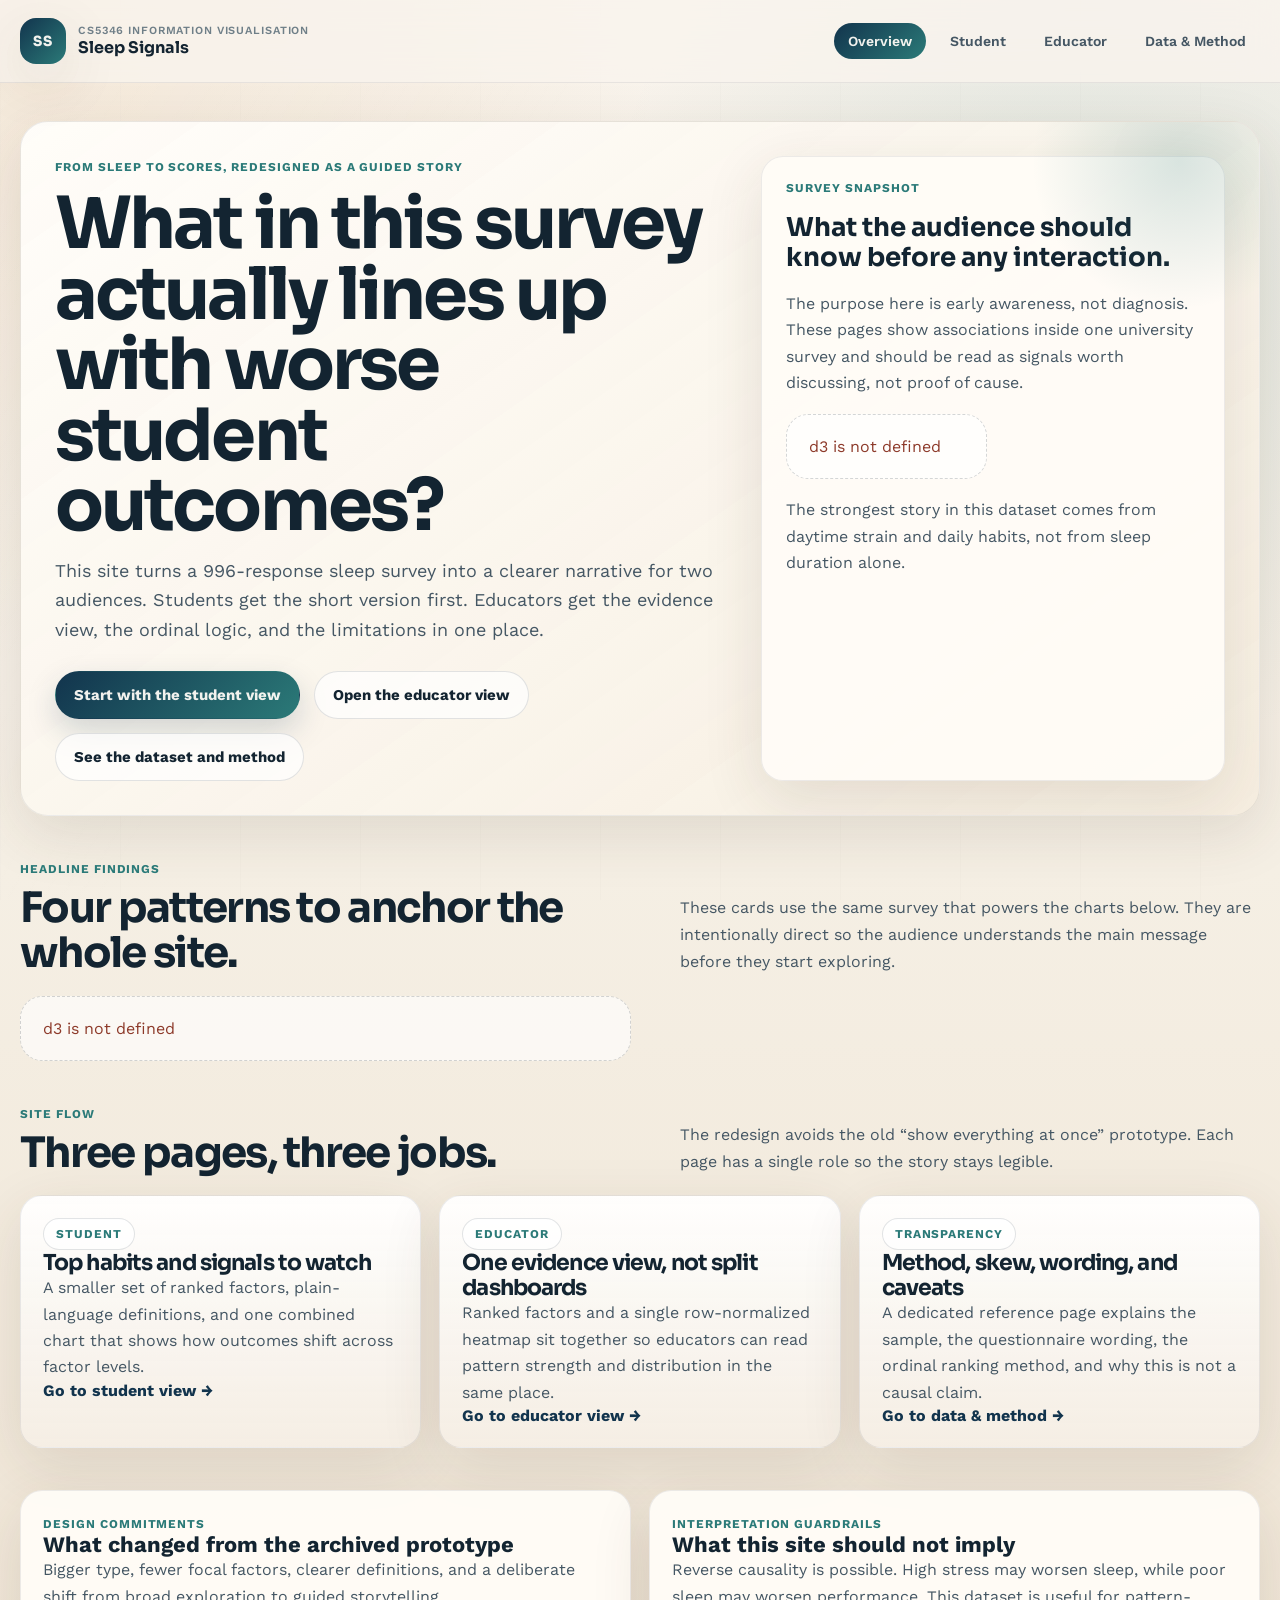
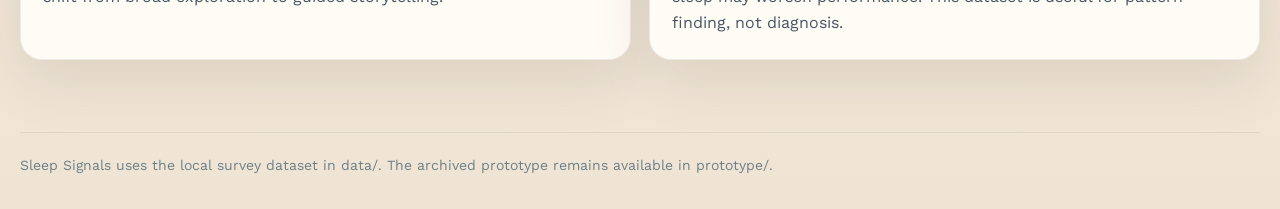
==== index.html @ 0660c02b "Update" ====
<!DOCTYPE html>
<html lang="en">
<head>
  <meta charset="utf-8">
  <meta name="viewport" content="width=device-width, initial-scale=1">
  <title>Sleep Signals | What Shapes Student Outcomes?</title>
  <link rel="stylesheet" href="assets/site.css">
</head>
<body>
  <header class="site-header">
    <nav class="site-nav">
      <a class="brand-lockup" href="index.html">
        <span class="brand-mark">SS</span>
        <span class="brand-text">
          <small>CS5346 Information Visualisation</small>
          <strong>Sleep Signals</strong>
        </span>
      </a>
      <div class="nav-links">
        <a class="nav-link active" href="index.html">Overview</a>
        <a class="nav-link" href="student.html">Student</a>
        <a class="nav-link" href="educator.html">Educator</a>
        <a class="nav-link" href="method.html">Data &amp; Method</a>
      </div>
    </nav>
  </header>

  <main class="page-shell">
    <section class="hero fade-up">
      <div class="hero-grid">
        <div class="hero-copy">
          <span class="eyebrow">From Sleep to Scores, redesigned as a guided story</span>
          <h1>What in this survey actually lines up with worse student outcomes?</h1>
          <p>
            This site turns a 996-response sleep survey into a clearer narrative for two audiences.
            Students get the short version first. Educators get the evidence view, the ordinal logic,
            and the limitations in one place.
          </p>
          <div class="hero-actions">
            <a class="btn btn-primary" href="student.html">Start with the student view</a>
            <a class="btn btn-secondary" href="educator.html">Open the educator view</a>
            <a class="btn btn-secondary" href="method.html">See the dataset and method</a>
          </div>
        </div>

        <aside class="hero-card">
          <span class="section-kicker">Survey snapshot</span>
          <h2>What the audience should know before any interaction.</h2>
          <p>
            The purpose here is early awareness, not diagnosis. These pages show associations inside one
            university survey and should be read as signals worth discussing, not proof of cause.
          </p>
          <div class="stat-grid" id="heroStats">
            <div class="loading-state">Loading survey profile…</div>
          </div>
          <p class="hero-note">
            The strongest story in this dataset comes from daytime strain and daily habits, not from sleep duration alone.
          </p>
        </aside>
      </div>
    </section>

    <section class="section fade-up">
      <div class="section-head">
        <div>
          <span class="section-kicker">Headline findings</span>
          <h2>Four patterns to anchor the whole site.</h2>
        </div>
        <p>
          These cards use the same survey that powers the charts below. They are intentionally direct so the audience
          understands the main message before they start exploring.
        </p>
      </div>
      <div class="finding-grid" id="findingGrid">
        <div class="loading-state">Loading findings…</div>
      </div>
    </section>

    <section class="section fade-up">
      <div class="section-head">
        <div>
          <span class="section-kicker">Site flow</span>
          <h2>Three pages, three jobs.</h2>
        </div>
        <p>
          The redesign avoids the old “show everything at once” prototype. Each page has a single role so the story stays legible.
        </p>
      </div>
      <div class="route-grid">
        <article class="route-card">
          <span class="chip">Student</span>
          <h3>Top habits and signals to watch</h3>
          <p>
            A smaller set of ranked factors, plain-language definitions, and one combined chart that shows how outcomes shift across factor levels.
          </p>
          <a class="route-link" href="student.html">Go to student view →</a>
        </article>
        <article class="route-card">
          <span class="chip">Educator</span>
          <h3>One evidence view, not split dashboards</h3>
          <p>
            Ranked factors and a single row-normalized heatmap sit together so educators can read pattern strength and distribution in the same place.
          </p>
          <a class="route-link" href="educator.html">Go to educator view →</a>
        </article>
        <article class="route-card">
          <span class="chip">Transparency</span>
          <h3>Method, skew, wording, and caveats</h3>
          <p>
            A dedicated reference page explains the sample, the questionnaire wording, the ordinal ranking method, and why this is not a causal claim.
          </p>
          <a class="route-link" href="method.html">Go to data &amp; method →</a>
        </article>
      </div>
    </section>

    <section class="section fade-up">
      <div class="split-notes">
        <article class="note-card">
          <span class="section-kicker">Design commitments</span>
          <h3>What changed from the archived prototype</h3>
          <p>
            Bigger type, fewer focal factors, clearer definitions, and a deliberate shift from broad exploration to guided storytelling.
          </p>
        </article>
        <article class="note-card">
          <span class="section-kicker">Interpretation guardrails</span>
          <h3>What this site should not imply</h3>
          <p>
            Reverse causality is possible. High stress may worsen sleep, while poor sleep may worsen performance. This dataset is useful for pattern-finding, not diagnosis.
          </p>
        </article>
      </div>
    </section>
  </main>

  <footer class="site-footer">
    Sleep Signals uses the local survey dataset in <a href="data/Student%20Insomnia%20and%20Educational%20Outcomes%20Dataset_version-2.csv">data/</a>. The archived prototype remains available in <a href="prototype/index_v2.html">prototype/</a>.
  </footer>

  <script src="https://d3js.org/d3.v7.min.js" defer></script>
  <script src="assets/data.js" defer></script>
  <script src="assets/charts.js" defer></script>
  <script src="assets/index.js" defer></script>
</body>
</html>
---- assets/site.css ----
@import url("https://fonts.googleapis.com/css2?family=Sora:wght@400;500;600;700;800&family=Work+Sans:wght@400;500;600;700&display=swap");

:root {
  --bg: #f5efe4;
  --bg-soft: #fbf7f0;
  --paper: rgba(255, 250, 243, 0.8);
  --paper-strong: rgba(255, 252, 247, 0.94);
  --ink: #132431;
  --ink-soft: #455764;
  --ink-faint: #6f7f88;
  --line: rgba(19, 36, 49, 0.12);
  --line-strong: rgba(19, 36, 49, 0.2);
  --navy: #12344d;
  --teal: #2b7a78;
  --teal-soft: #83b7b0;
  --sand: #e7d8c1;
  --amber: #d59a52;
  --terracotta: #b85a3d;
  --rust: #8d3a2a;
  --sky: #4c7a9f;
  --sage: #5e7f60;
  --shadow: 0 18px 60px rgba(62, 47, 31, 0.12);
  --radius-xl: 28px;
  --radius-lg: 22px;
  --radius-md: 16px;
  --radius-sm: 12px;
  --max-width: 1240px;
  --font-display: "Sora", sans-serif;
  --font-body: "Work Sans", sans-serif;
}

*,
*::before,
*::after {
  box-sizing: border-box;
}

html {
  scroll-behavior: smooth;
}

body {
  margin: 0;
  min-height: 100vh;
  color: var(--ink);
  font-family: var(--font-body);
  background:
    radial-gradient(circle at top left, rgba(213, 154, 82, 0.16), transparent 30%),
    radial-gradient(circle at 85% 15%, rgba(43, 122, 120, 0.12), transparent 26%),
    linear-gradient(180deg, #f9f4ed 0%, var(--bg) 48%, #efe4d4 100%);
  overflow-x: hidden;
}

body::before {
  content: "";
  position: fixed;
  inset: 0;
  pointer-events: none;
  background:
    linear-gradient(120deg, rgba(255, 255, 255, 0.28), transparent 35%),
    repeating-linear-gradient(
      90deg,
      rgba(19, 36, 49, 0.025) 0,
      rgba(19, 36, 49, 0.025) 1px,
      transparent 1px,
      transparent 120px
    );
  opacity: 0.5;
}

a {
  color: inherit;
  text-decoration: none;
}

img,
svg {
  display: block;
  max-width: 100%;
}

button,
select {
  font: inherit;
}

.site-header {
  position: sticky;
  top: 0;
  z-index: 20;
  backdrop-filter: blur(18px);
  background: rgba(249, 244, 237, 0.78);
  border-bottom: 1px solid rgba(19, 36, 49, 0.08);
}

.site-nav {
  width: min(calc(100% - 32px), var(--max-width));
  margin: 0 auto;
  padding: 18px 0;
  display: flex;
  align-items: center;
  justify-content: space-between;
  gap: 20px;
}

.brand-lockup {
  display: flex;
  align-items: center;
  gap: 12px;
}

.brand-mark {
  width: 46px;
  height: 46px;
  border-radius: 16px;
  display: grid;
  place-items: center;
  font-family: var(--font-display);
  font-size: 14px;
  font-weight: 800;
  letter-spacing: 0.1em;
  text-transform: uppercase;
  color: var(--paper-strong);
  background: linear-gradient(135deg, var(--navy), var(--teal));
  box-shadow: var(--shadow);
}

.brand-text small,
.eyebrow,
.section-kicker,
.stat-label,
.chip,
.scope-chip,
.mini-label {
  letter-spacing: 0.08em;
  text-transform: uppercase;
}

.brand-text small {
  display: block;
  color: var(--ink-faint);
  font-size: 11px;
  font-weight: 600;
}

.brand-text strong {
  display: block;
  font-family: var(--font-display);
  font-size: 16px;
  font-weight: 700;
}

.nav-links {
  display: flex;
  align-items: center;
  gap: 10px;
  flex-wrap: wrap;
  justify-content: flex-end;
}

.nav-link {
  padding: 10px 14px;
  border-radius: 999px;
  color: var(--ink-soft);
  font-size: 14px;
  font-weight: 600;
  transition: background 160ms ease, color 160ms ease, transform 160ms ease;
}

.nav-link:hover,
.nav-link:focus-visible {
  color: var(--ink);
  background: rgba(255, 255, 255, 0.65);
}

.nav-link.active {
  color: var(--paper-strong);
  background: linear-gradient(135deg, var(--navy), var(--teal));
}

.page-shell {
  width: min(calc(100% - 32px), var(--max-width));
  margin: 0 auto;
  padding: 38px 0 72px;
  position: relative;
  z-index: 1;
}

.eyebrow,
.section-kicker {
  display: inline-flex;
  gap: 8px;
  align-items: center;
  color: var(--teal);
  font-size: 12px;
  font-weight: 700;
}

.hero {
  position: relative;
  overflow: hidden;
  border: 1px solid rgba(19, 36, 49, 0.08);
  border-radius: var(--radius-xl);
  padding: 34px;
  background:
    linear-gradient(145deg, rgba(255, 253, 249, 0.96), rgba(245, 236, 221, 0.84)),
    var(--paper);
  box-shadow: var(--shadow);
}

.hero::after {
  content: "";
  position: absolute;
  width: 320px;
  height: 320px;
  right: -80px;
  top: -120px;
  border-radius: 50%;
  background: radial-gradient(circle, rgba(43, 122, 120, 0.18), transparent 65%);
  pointer-events: none;
}

.hero-grid {
  position: relative;
  display: grid;
  grid-template-columns: minmax(0, 1.25fr) minmax(320px, 0.85fr);
  gap: 24px;
}

.hero-copy h1,
.section-head h2,
.feature-title,
.chart-card h3,
.panel-title,
.route-card h3,
.finding-card h3,
.glossary-card h3 {
  font-family: var(--font-display);
  letter-spacing: -0.04em;
}

.hero-copy h1 {
  margin: 14px 0 14px;
  max-width: 12ch;
  font-size: clamp(42px, 6vw, 72px);
  line-height: 0.98;
}

.hero-copy p {
  max-width: 60ch;
  margin: 0;
  color: var(--ink-soft);
  font-size: 18px;
  line-height: 1.65;
}

.hero-actions {
  display: flex;
  flex-wrap: wrap;
  gap: 14px;
  margin-top: 26px;
}

.btn {
  display: inline-flex;
  align-items: center;
  justify-content: center;
  gap: 8px;
  min-height: 48px;
  padding: 0 18px;
  border-radius: 999px;
  border: 1px solid transparent;
  font-size: 15px;
  font-weight: 700;
  transition: transform 160ms ease, box-shadow 160ms ease, background 160ms ease;
}

.btn:hover,
.btn:focus-visible {
  transform: translateY(-1px);
}

.btn-primary {
  color: var(--paper-strong);
  background: linear-gradient(135deg, var(--navy), var(--teal));
  box-shadow: 0 12px 30px rgba(18, 52, 77, 0.18);
}

.btn-secondary {
  border-color: var(--line);
  color: var(--ink);
  background: rgba(255, 255, 255, 0.72);
}

.hero-card,
.stat-card,
.finding-card,
.route-card,
.surface-card,
.chart-card,
.note-card,
.insight-card,
.rank-card,
.glossary-card {
  border: 1px solid rgba(19, 36, 49, 0.08);
  border-radius: var(--radius-lg);
  background: var(--paper-strong);
  box-shadow: var(--shadow);
}

.hero-card {
  padding: 24px;
  align-self: stretch;
  display: flex;
  flex-direction: column;
  gap: 18px;
}

.hero-card h2 {
  margin: 0;
  font-family: var(--font-display);
  font-size: 26px;
  line-height: 1.15;
}

.hero-card p {
  margin: 0;
  color: var(--ink-soft);
  line-height: 1.65;
}

.stat-grid {
  display: grid;
  grid-template-columns: repeat(2, minmax(0, 1fr));
  gap: 12px;
}

.stat-card {
  padding: 16px;
  background: rgba(255, 255, 255, 0.68);
}

.stat-label {
  color: var(--ink-faint);
  font-size: 11px;
  font-weight: 700;
}

.stat-value {
  margin-top: 10px;
  font-family: var(--font-display);
  font-size: clamp(28px, 4vw, 40px);
  line-height: 1;
}

.stat-copy {
  margin-top: 8px;
  color: var(--ink-soft);
  font-size: 14px;
  line-height: 1.55;
}

.hero-note,
.section-note,
.support-copy,
.small-copy {
  color: var(--ink-faint);
  line-height: 1.65;
}

.section {
  margin-top: 42px;
}

.section-head {
  display: flex;
  align-items: end;
  justify-content: space-between;
  gap: 20px;
  margin-bottom: 20px;
}

.section-head h2 {
  margin: 8px 0 0;
  font-size: clamp(28px, 4vw, 42px);
  line-height: 1.08;
}

.section-head p {
  margin: 8px 0 0;
  max-width: 58ch;
  color: var(--ink-soft);
  font-size: 16px;
  line-height: 1.7;
}

.finding-grid,
.route-grid,
.insight-grid,
.method-grid,
.glossary-grid,
.note-grid {
  display: grid;
  gap: 18px;
}

.finding-grid {
  grid-template-columns: repeat(2, minmax(0, 1fr));
}

.route-grid {
  grid-template-columns: repeat(3, minmax(0, 1fr));
}

.finding-card,
.route-card,
.glossary-card,
.note-card,
.insight-card,
.rank-card {
  padding: 22px;
}

.finding-card {
  display: flex;
  flex-direction: column;
  gap: 14px;
}

.finding-card .metric {
  font-family: var(--font-display);
  font-size: clamp(30px, 4vw, 46px);
  line-height: 1;
}

.finding-card h3,
.route-card h3,
.glossary-card h3,
.note-card h3,
.chart-card h3 {
  margin: 0;
  font-size: 22px;
  line-height: 1.15;
}

.finding-card p,
.route-card p,
.note-card p,
.glossary-card p,
.chart-card p,
.insight-card p,
.rank-card p {
  margin: 0;
  color: var(--ink-soft);
  line-height: 1.65;
}

.chip-row,
.legend,
.control-row,
.pill-row,
.meta-row {
  display: flex;
  flex-wrap: wrap;
  gap: 10px;
  align-items: center;
}

.chip,
.scope-chip,
.sample-pill,
.meta-pill,
.legend-item {
  display: inline-flex;
  align-items: center;
  gap: 8px;
  border-radius: 999px;
  font-size: 12px;
  font-weight: 700;
}

.chip,
.scope-chip,
.sample-pill,
.meta-pill {
  padding: 8px 12px;
  border: 1px solid rgba(19, 36, 49, 0.12);
  background: rgba(255, 255, 255, 0.66);
}

.chip {
  color: var(--teal);
}

.scope-chip.context {
  color: var(--sky);
}

.scope-chip.primary {
  color: var(--terracotta);
}

.legend {
  margin: 14px 0 0;
}

.legend-item {
  color: var(--ink-soft);
}

.legend-swatch {
  width: 12px;
  height: 12px;
  border-radius: 999px;
  border: 1px solid rgba(19, 36, 49, 0.1);
  flex-shrink: 0;
}

.route-card {
  min-height: 220px;
  background:
    linear-gradient(180deg, rgba(255, 255, 255, 0.94), rgba(245, 238, 229, 0.88));
}

.route-card .route-link {
  margin-top: auto;
  display: inline-flex;
  align-items: center;
  gap: 8px;
  color: var(--navy);
  font-weight: 700;
}

.controls-panel {
  padding: 20px;
  display: grid;
  gap: 16px;
  border: 1px solid rgba(19, 36, 49, 0.08);
  border-radius: var(--radius-lg);
  background: var(--paper-strong);
  box-shadow: var(--shadow);
}

.controls-grid {
  display: grid;
  grid-template-columns: repeat(3, minmax(0, 1fr));
  gap: 14px;
}

.field {
  display: grid;
  gap: 8px;
}

.field label {
  color: var(--ink-faint);
  font-size: 12px;
  font-weight: 700;
  text-transform: uppercase;
  letter-spacing: 0.08em;
}

select {
  width: 100%;
  min-height: 50px;
  border-radius: 16px;
  border: 1px solid rgba(19, 36, 49, 0.12);
  padding: 0 16px;
  color: var(--ink);
  background:
    linear-gradient(180deg, rgba(255, 255, 255, 0.98), rgba(247, 242, 235, 0.96));
}

select:focus-visible,
.rank-button:focus-visible,
.insight-button:focus-visible,
.btn:focus-visible,
.nav-link:focus-visible {
  outline: 3px solid rgba(43, 122, 120, 0.28);
  outline-offset: 2px;
}

.sample-pill,
.meta-pill {
  color: var(--ink-soft);
}

.insight-grid {
  grid-template-columns: repeat(4, minmax(0, 1fr));
}

.insight-card {
  position: relative;
  padding: 0;
  overflow: hidden;
}

.insight-button,
.rank-button {
  width: 100%;
  border: 0;
  padding: 22px;
  text-align: left;
  background: transparent;
  cursor: pointer;
}

.insight-card.selected,
.rank-card.selected {
  border-color: rgba(19, 36, 49, 0.22);
  box-shadow: 0 24px 60px rgba(62, 47, 31, 0.16);
}

.insight-card::before,
.rank-card::before {
  content: "";
  position: absolute;
  inset: 0 auto auto 0;
  width: 100%;
  height: 5px;
  background: linear-gradient(90deg, var(--teal), var(--amber));
  opacity: 0;
}

.insight-card.selected::before,
.rank-card.selected::before {
  opacity: 1;
}

.insight-topline,
.rank-topline {
  display: flex;
  justify-content: space-between;
  gap: 12px;
  align-items: baseline;
}

.insight-title,
.rank-title {
  margin: 14px 0 8px;
  font-family: var(--font-display);
  font-size: 22px;
  line-height: 1.12;
}

.impact-meter {
  display: flex;
  align-items: center;
  gap: 10px;
  margin-top: 18px;
}

.impact-bar {
  position: relative;
  flex: 1;
  height: 10px;
  border-radius: 999px;
  background: rgba(19, 36, 49, 0.08);
  overflow: hidden;
}

.impact-fill {
  position: absolute;
  inset: 0 auto 0 0;
  width: 0;
  border-radius: 999px;
  background: linear-gradient(90deg, var(--teal), var(--amber));
}

.viz-layout {
  display: grid;
  grid-template-columns: minmax(280px, 0.48fr) minmax(0, 1fr);
  gap: 20px;
}

.chart-card {
  padding: 22px;
}

.chart-meta {
  display: flex;
  justify-content: space-between;
  gap: 18px;
  margin-top: 12px;
  color: var(--ink-soft);
}

.chart-shell {
  margin-top: 18px;
  min-height: 400px;
  border-radius: var(--radius-md);
  border: 1px solid rgba(19, 36, 49, 0.08);
  background: linear-gradient(180deg, rgba(251, 248, 243, 0.98), rgba(244, 236, 224, 0.92));
  overflow: hidden;
}

.footnote {
  margin-top: 16px;
  color: var(--ink-faint);
  font-size: 13px;
  line-height: 1.65;
}

.educator-layout {
  display: grid;
  grid-template-columns: minmax(300px, 0.42fr) minmax(0, 1fr);
  gap: 20px;
}

.rank-list {
  display: grid;
  gap: 14px;
}

.rank-card {
  position: relative;
  padding: 0;
  overflow: hidden;
}

.rank-card .rank-button {
  display: grid;
  gap: 12px;
}

.rank-metric {
  font-family: var(--font-display);
  font-size: 28px;
  line-height: 1;
}

.data-grid {
  display: grid;
  grid-template-columns: repeat(2, minmax(0, 1fr));
  gap: 18px;
}

.surface-card {
  padding: 22px;
}

.bar-list {
  display: grid;
  gap: 14px;
  margin-top: 18px;
}

.bar-row {
  display: grid;
  gap: 8px;
}

.bar-topline {
  display: flex;
  justify-content: space-between;
  gap: 12px;
  color: var(--ink-soft);
  font-size: 14px;
}

.bar-track {
  position: relative;
  height: 12px;
  border-radius: 999px;
  background: rgba(19, 36, 49, 0.08);
  overflow: hidden;
}

.bar-fill {
  position: absolute;
  inset: 0 auto 0 0;
  width: 0;
  border-radius: 999px;
  background: linear-gradient(90deg, var(--sky), var(--teal));
}

.glossary-grid {
  grid-template-columns: repeat(2, minmax(0, 1fr));
}

.glossary-card .small-copy {
  margin-top: 14px;
}

.split-notes {
  display: grid;
  grid-template-columns: repeat(2, minmax(0, 1fr));
  gap: 18px;
}

.site-footer {
  width: min(calc(100% - 32px), var(--max-width));
  margin: 0 auto 36px;
  padding-top: 24px;
  border-top: 1px solid rgba(19, 36, 49, 0.08);
  color: var(--ink-faint);
  font-size: 14px;
}

.loading-state,
.error-state {
  padding: 22px;
  border-radius: var(--radius-lg);
  border: 1px dashed rgba(19, 36, 49, 0.18);
  color: var(--ink-soft);
  background: rgba(255, 255, 255, 0.62);
}

.error-state {
  color: var(--rust);
}

.tooltip {
  position: fixed;
  z-index: 40;
  max-width: 300px;
  padding: 12px 14px;
  border-radius: 16px;
  border: 1px solid rgba(19, 36, 49, 0.1);
  background: rgba(255, 252, 247, 0.97);
  box-shadow: 0 18px 50px rgba(62, 47, 31, 0.2);
  color: var(--ink);
  pointer-events: none;
  opacity: 0;
  transform: translateY(6px);
  transition: opacity 120ms ease, transform 120ms ease;
}

.tooltip.show {
  opacity: 1;
  transform: translateY(0);
}

.tooltip strong {
  display: block;
  font-family: var(--font-display);
  margin-bottom: 4px;
  font-size: 14px;
}

.fade-up {
  animation: fade-up 460ms ease both;
}

.muted {
  color: var(--ink-faint);
}

.nowrap {
  white-space: nowrap;
}

.sr-only {
  position: absolute;
  width: 1px;
  height: 1px;
  padding: 0;
  margin: -1px;
  overflow: hidden;
  clip: rect(0, 0, 0, 0);
  border: 0;
}

@keyframes fade-up {
  from {
    opacity: 0.78;
    transform: translateY(6px);
  }
  to {
    opacity: 1;
    transform: translateY(0);
  }
}

@media (max-width: 1080px) {
  .hero-grid,
  .viz-layout,
  .educator-layout,
  .data-grid,
  .split-notes {
    grid-template-columns: 1fr;
  }

  .finding-grid,
  .route-grid,
  .insight-grid,
  .glossary-grid {
    grid-template-columns: repeat(2, minmax(0, 1fr));
  }
}

@media (max-width: 760px) {
  .site-nav,
  .page-shell,
  .site-footer {
    width: min(calc(100% - 22px), var(--max-width));
  }

  .site-nav {
    align-items: flex-start;
    flex-direction: column;
  }

  .nav-links {
    width: 100%;
    justify-content: flex-start;
  }

  .hero {
    padding: 24px;
  }

  .hero-copy h1 {
    font-size: clamp(34px, 14vw, 52px);
  }

  .controls-grid,
  .finding-grid,
  .route-grid,
  .insight-grid,
  .glossary-grid,
  .method-grid {
    grid-template-columns: 1fr;
  }

  .stat-grid {
    grid-template-columns: 1fr;
  }

  .chart-shell {
    min-height: 340px;
  }
}
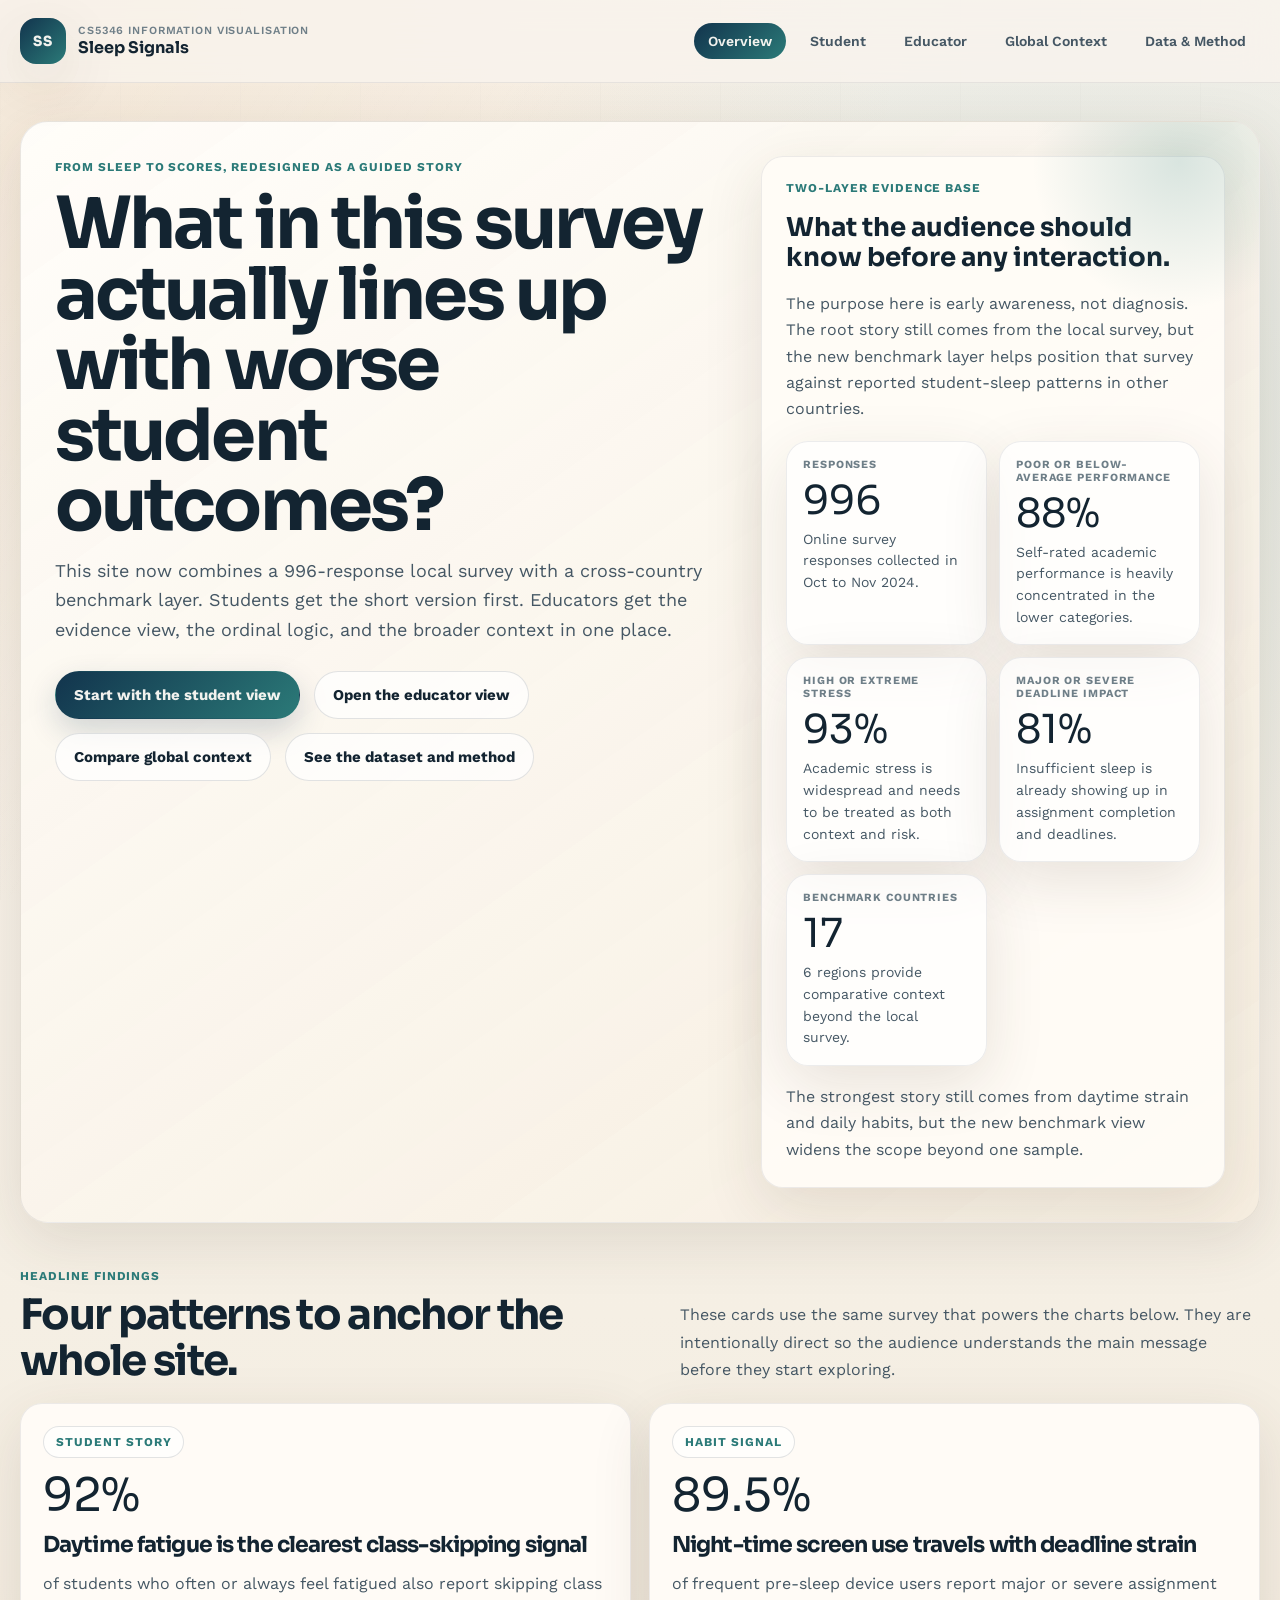
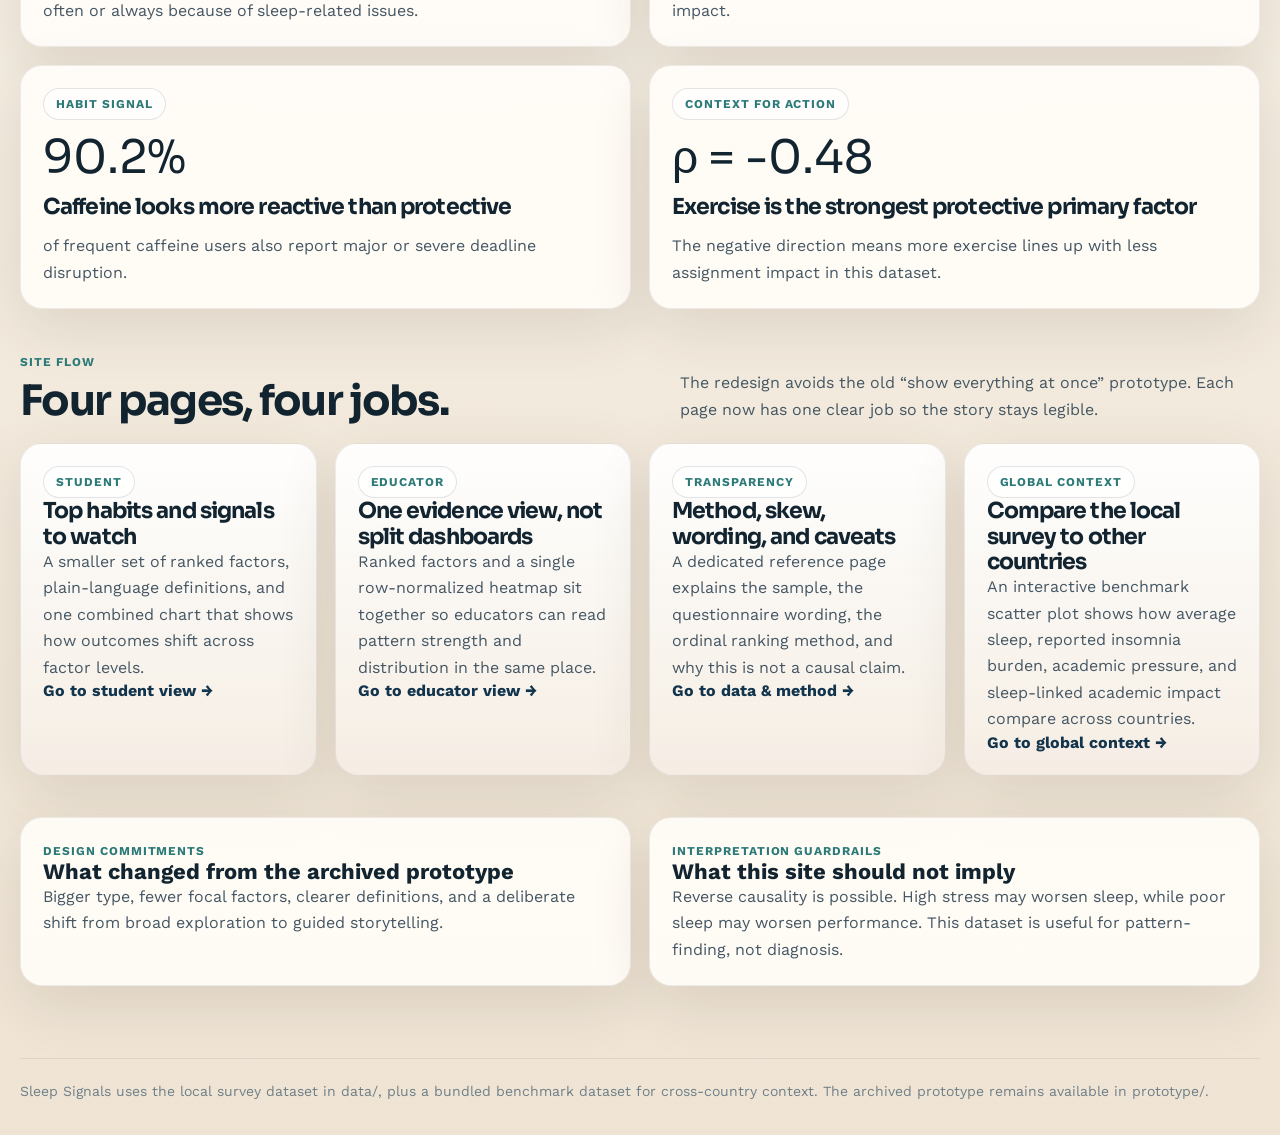
==== commit 8196ef2f: "Update" ====
--- a/index.html
+++ b/index.html
@@ -20,6 +20,7 @@
         <a class="nav-link active" href="index.html">Overview</a>
         <a class="nav-link" href="student.html">Student</a>
         <a class="nav-link" href="educator.html">Educator</a>
+        <a class="nav-link" href="context.html">Global Context</a>
         <a class="nav-link" href="method.html">Data &amp; Method</a>
       </div>
     </nav>
@@ -32,29 +33,30 @@
           <span class="eyebrow">From Sleep to Scores, redesigned as a guided story</span>
           <h1>What in this survey actually lines up with worse student outcomes?</h1>
           <p>
-            This site turns a 996-response sleep survey into a clearer narrative for two audiences.
+            This site now combines a 996-response local survey with a cross-country benchmark layer.
             Students get the short version first. Educators get the evidence view, the ordinal logic,
-            and the limitations in one place.
+            and the broader context in one place.
           </p>
           <div class="hero-actions">
             <a class="btn btn-primary" href="student.html">Start with the student view</a>
             <a class="btn btn-secondary" href="educator.html">Open the educator view</a>
+            <a class="btn btn-secondary" href="context.html">Compare global context</a>
             <a class="btn btn-secondary" href="method.html">See the dataset and method</a>
           </div>
         </div>
 
         <aside class="hero-card">
-          <span class="section-kicker">Survey snapshot</span>
+          <span class="section-kicker">Two-layer evidence base</span>
           <h2>What the audience should know before any interaction.</h2>
           <p>
-            The purpose here is early awareness, not diagnosis. These pages show associations inside one
-            university survey and should be read as signals worth discussing, not proof of cause.
+            The purpose here is early awareness, not diagnosis. The root story still comes from the local survey,
+            but the new benchmark layer helps position that survey against reported student-sleep patterns in other countries.
           </p>
           <div class="stat-grid" id="heroStats">
             <div class="loading-state">Loading survey profile…</div>
           </div>
           <p class="hero-note">
-            The strongest story in this dataset comes from daytime strain and daily habits, not from sleep duration alone.
+            The strongest story still comes from daytime strain and daily habits, but the new benchmark view widens the scope beyond one sample.
           </p>
         </aside>
       </div>
@@ -80,10 +82,10 @@
       <div class="section-head">
         <div>
           <span class="section-kicker">Site flow</span>
-          <h2>Three pages, three jobs.</h2>
+          <h2>Four pages, four jobs.</h2>
         </div>
         <p>
-          The redesign avoids the old “show everything at once” prototype. Each page has a single role so the story stays legible.
+          The redesign avoids the old “show everything at once” prototype. Each page now has one clear job so the story stays legible.
         </p>
       </div>
       <div class="route-grid">
@@ -111,6 +113,14 @@
           </p>
           <a class="route-link" href="method.html">Go to data &amp; method →</a>
         </article>
+        <article class="route-card">
+          <span class="chip">Global context</span>
+          <h3>Compare the local survey to other countries</h3>
+          <p>
+            An interactive benchmark scatter plot shows how average sleep, reported insomnia burden, academic pressure, and sleep-linked academic impact compare across countries.
+          </p>
+          <a class="route-link" href="context.html">Go to global context →</a>
+        </article>
       </div>
     </section>
 
@@ -135,10 +145,12 @@
   </main>
 
   <footer class="site-footer">
-    Sleep Signals uses the local survey dataset in <a href="data/Student%20Insomnia%20and%20Educational%20Outcomes%20Dataset_version-2.csv">data/</a>. The archived prototype remains available in <a href="prototype/index_v2.html">prototype/</a>.
+    Sleep Signals uses the local survey dataset in <a href="data/Student%20Insomnia%20and%20Educational%20Outcomes%20Dataset_version-2.csv">data/</a>, plus a bundled benchmark dataset for cross-country context. The archived prototype remains available in <a href="prototype/index_v2.html">prototype/</a>.
   </footer>
 
-  <script src="https://d3js.org/d3.v7.min.js" defer></script>
+  <script src="assets/vendor/d3.v7.min.js" defer></script>
+  <script src="data/local-survey-bundle.js" defer></script>
+  <script src="data/global-sleep-benchmarks.js" defer></script>
   <script src="assets/data.js" defer></script>
   <script src="assets/charts.js" defer></script>
   <script src="assets/index.js" defer></script>
--- a/assets/site.css
+++ b/assets/site.css
@@ -353,6 +353,12 @@
   line-height: 1;
 }
 
+.stat-value.compact {
+  font-size: clamp(22px, 2.8vw, 30px);
+  line-height: 1.08;
+  word-break: break-word;
+}
+
 .stat-copy {
   margin-top: 8px;
   color: var(--ink-soft);
@@ -409,7 +415,7 @@
 }
 
 .route-grid {
-  grid-template-columns: repeat(3, minmax(0, 1fr));
+  grid-template-columns: repeat(4, minmax(0, 1fr));
 }
 
 .finding-card,
@@ -543,7 +549,7 @@
 
 .controls-grid {
   display: grid;
-  grid-template-columns: repeat(3, minmax(0, 1fr));
+  grid-template-columns: repeat(auto-fit, minmax(220px, 1fr));
   gap: 14px;
 }
 
@@ -748,6 +754,25 @@
 .bar-row {
   display: grid;
   gap: 8px;
+}
+
+.bar-button {
+  width: 100%;
+  padding: 0;
+  border: 0;
+  background: transparent;
+  text-align: left;
+  cursor: pointer;
+  appearance: none;
+}
+
+.bar-button.selected .bar-topline span:first-child {
+  color: var(--ink);
+  font-weight: 700;
+}
+
+.bar-button.selected .bar-track {
+  box-shadow: inset 0 0 0 1px rgba(19, 36, 49, 0.3);
 }
 
 .bar-topline {
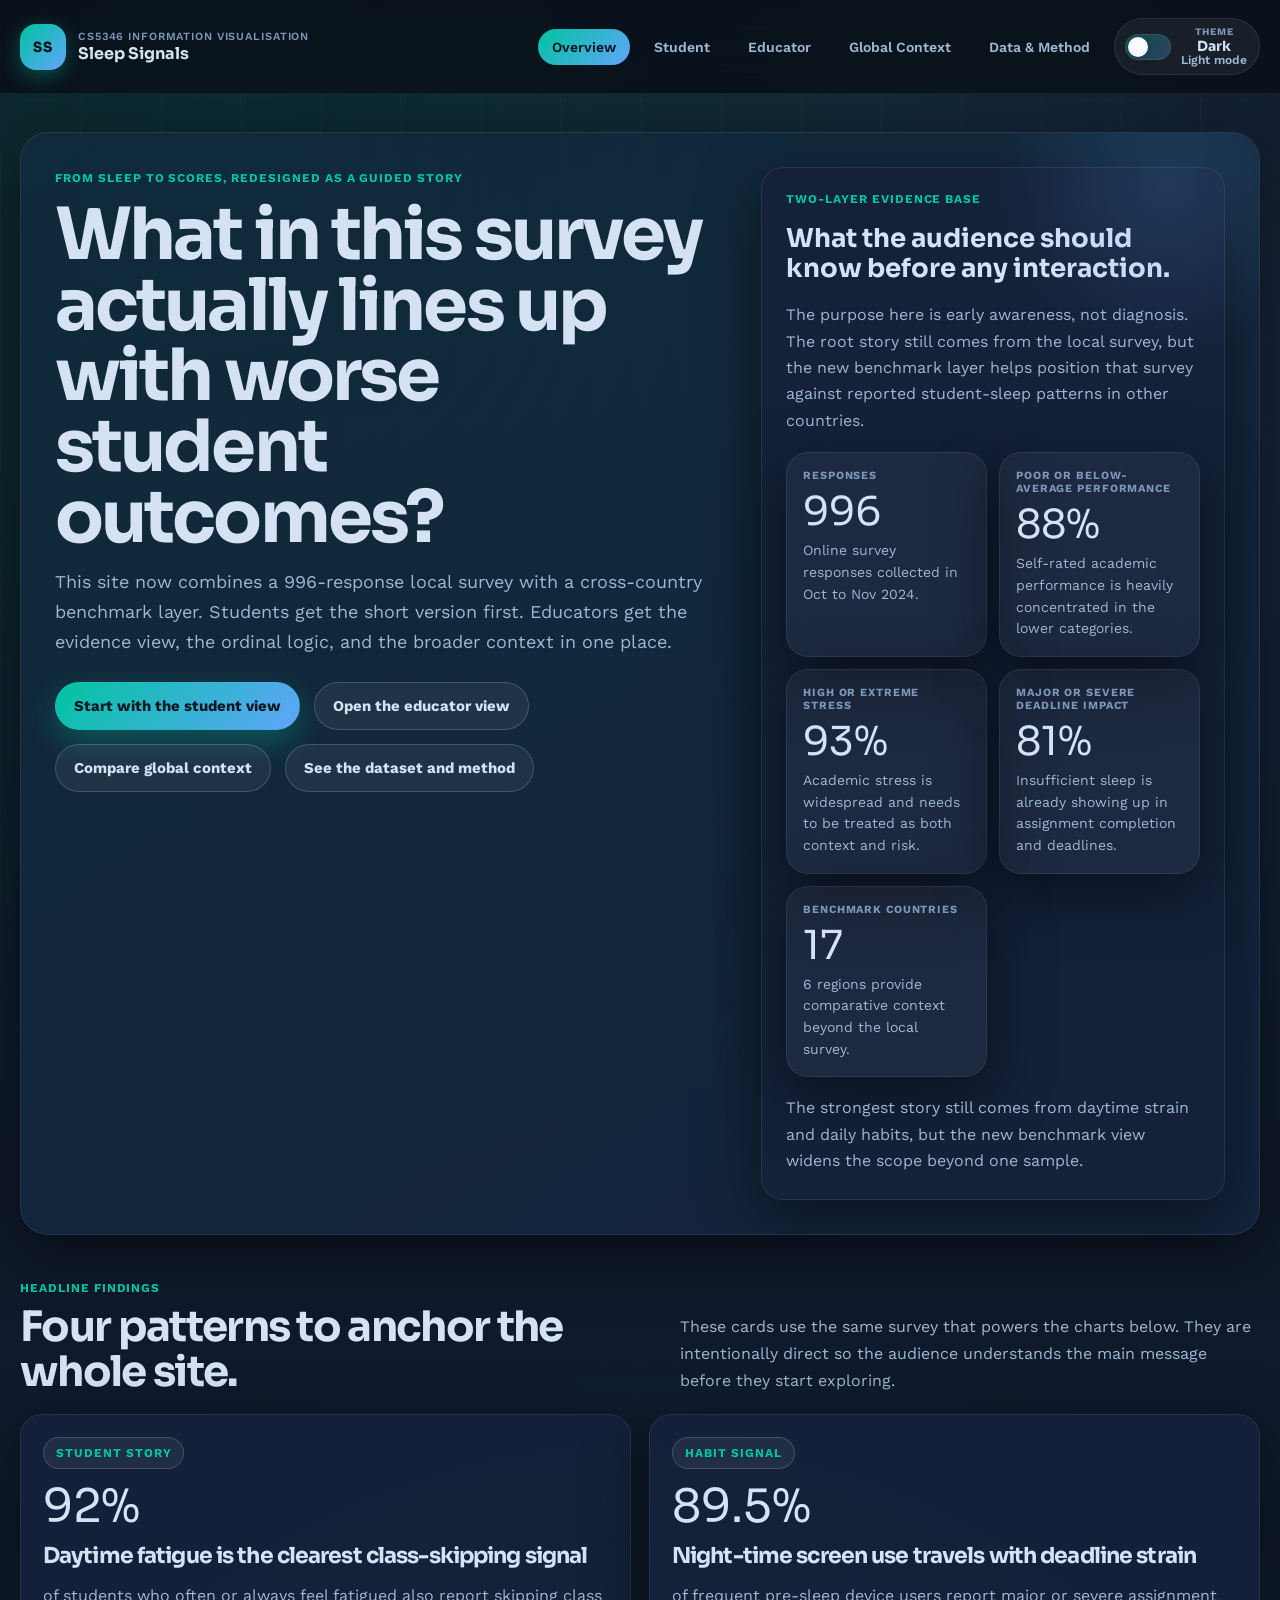
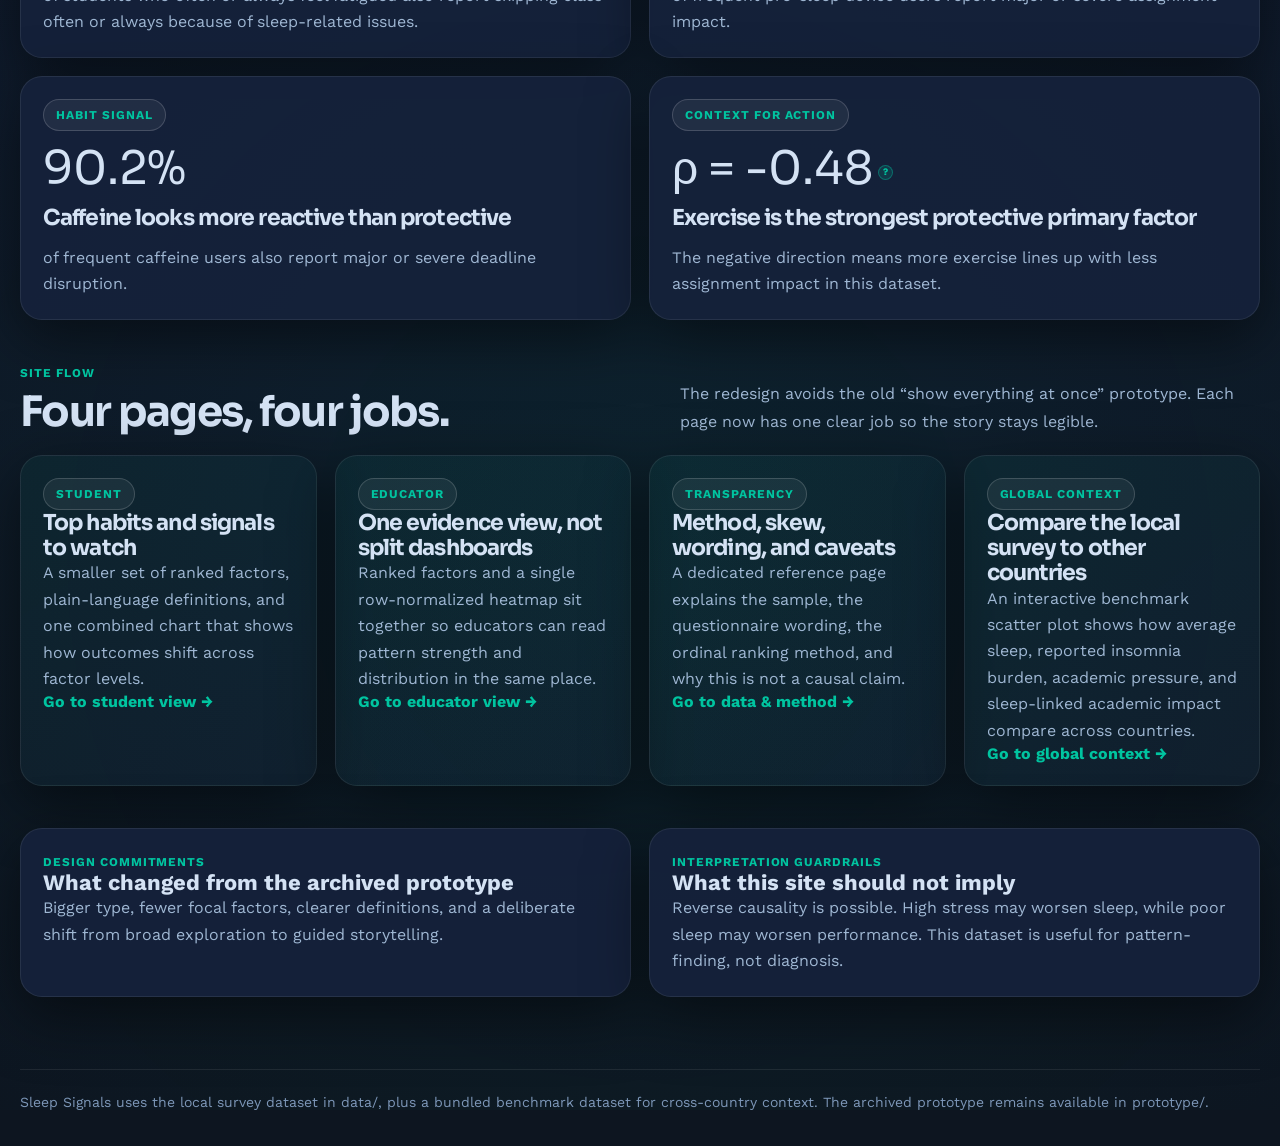
==== commit 48e30077: "Update interface 1. Added button to toggle light/dark mode 2. Change words to higher contrast colour" ====
--- a/index.html
+++ b/index.html
@@ -4,6 +4,12 @@
   <meta charset="utf-8">
   <meta name="viewport" content="width=device-width, initial-scale=1">
   <title>Sleep Signals | What Shapes Student Outcomes?</title>
+  <script>
+    try {
+      const savedTheme = localStorage.getItem("sleep-signals-theme");
+      if (savedTheme === "light" || savedTheme === "dark") document.documentElement.dataset.theme = savedTheme;
+    } catch (error) {}
+  </script>
   <link rel="stylesheet" href="assets/site.css">
 </head>
 <body>
@@ -153,6 +159,7 @@
   <script src="data/global-sleep-benchmarks.js" defer></script>
   <script src="assets/data.js" defer></script>
   <script src="assets/charts.js" defer></script>
+  <script src="assets/theme.js" defer></script>
   <script src="assets/index.js" defer></script>
 </body>
 </html>
--- a/assets/site.css
+++ b/assets/site.css
@@ -1,25 +1,57 @@
 @import url("https://fonts.googleapis.com/css2?family=Sora:wght@400;500;600;700;800&family=Work+Sans:wght@400;500;600;700&display=swap");
 
 :root {
-  --bg: #f5efe4;
-  --bg-soft: #fbf7f0;
-  --paper: rgba(255, 250, 243, 0.8);
-  --paper-strong: rgba(255, 252, 247, 0.94);
-  --ink: #132431;
-  --ink-soft: #455764;
-  --ink-faint: #6f7f88;
-  --line: rgba(19, 36, 49, 0.12);
-  --line-strong: rgba(19, 36, 49, 0.2);
-  --navy: #12344d;
-  --teal: #2b7a78;
-  --teal-soft: #83b7b0;
-  --sand: #e7d8c1;
-  --amber: #d59a52;
-  --terracotta: #b85a3d;
-  --rust: #8d3a2a;
-  --sky: #4c7a9f;
-  --sage: #5e7f60;
-  --shadow: 0 18px 60px rgba(62, 47, 31, 0.12);
+  --bg: #0d1520;
+  --bg-soft: #111d2e;
+  --paper: rgba(18, 30, 52, 0.88);
+  --paper-strong: rgba(21, 34, 58, 0.97);
+  --ink: #d4e2f4;
+  --ink-soft: #9fb7d3;
+  --ink-faint: #7d97b8;
+  --line: rgba(255, 255, 255, 0.08);
+  --line-strong: rgba(255, 255, 255, 0.16);
+  --navy: #0d1520;
+  --teal: #00c4a0;
+  --teal-soft: #0d6e62;
+  --sand: #e8a030;
+  --amber: #f5a623;
+  --terracotta: #f87171;
+  --rust: #ef4444;
+  --sky: #60a5fa;
+  --sage: #34d399;
+  --shadow: 0 18px 60px rgba(0, 0, 0, 0.5);
+  --header-bg: rgba(10, 16, 26, 0.88);
+  --header-line: rgba(255, 255, 255, 0.06);
+  --surface-border: rgba(255, 255, 255, 0.08);
+  --surface-border-strong: rgba(255, 255, 255, 0.16);
+  --surface-muted: rgba(255, 255, 255, 0.04);
+  --surface-muted-strong: rgba(255, 255, 255, 0.06);
+  --surface-hover: rgba(0, 196, 160, 0.07);
+  --button-soft: rgba(255, 255, 255, 0.06);
+  --button-soft-hover: rgba(255, 255, 255, 0.12);
+  --select-bg: rgba(18, 30, 52, 0.95);
+  --select-bg-hover: rgba(22, 36, 64, 0.98);
+  --chart-surface: rgba(10, 16, 28, 0.72);
+  --chart-grid: rgba(255, 255, 255, 0.08);
+  --chart-axis: #9db5d2;
+  --chart-label: #dbe7f7;
+  --chart-muted: #90a7c4;
+  --chart-faint: #7d97b8;
+  --chart-label-inverse: #f8fbff;
+  --chart-label-accent: #0d1520;
+  --tooltip-bg: rgba(14, 24, 42, 0.97);
+  --tooltip-border: rgba(255, 255, 255, 0.1);
+  --tooltip-text: #eef5ff;
+  --scrollbar-track: rgba(255, 255, 255, 0.04);
+  --scrollbar-thumb: rgba(0, 196, 160, 0.36);
+  --bg-gradient-start: #0d1520;
+  --bg-gradient-mid: #0f1a2c;
+  --bg-gradient-end: #0d1520;
+  --glow-one: rgba(0, 196, 160, 0.14);
+  --glow-two: rgba(96, 165, 250, 0.12);
+  --glow-three: rgba(0, 196, 160, 0.06);
+  --grid-line-strong: rgba(255, 255, 255, 0.018);
+  --grid-line-soft: rgba(255, 255, 255, 0.01);
   --radius-xl: 28px;
   --radius-lg: 22px;
   --radius-md: 16px;
@@ -29,6 +61,51 @@
   --font-body: "Work Sans", sans-serif;
 }
 
+html[data-theme="light"] {
+  --bg: #edf4fb;
+  --bg-soft: #dce7f3;
+  --paper: rgba(255, 255, 255, 0.88);
+  --paper-strong: rgba(255, 255, 255, 0.96);
+  --ink: #10213a;
+  --ink-soft: #445c79;
+  --ink-faint: #667d99;
+  --line: rgba(16, 33, 58, 0.08);
+  --line-strong: rgba(16, 33, 58, 0.16);
+  --shadow: 0 18px 60px rgba(31, 58, 89, 0.12);
+  --header-bg: rgba(240, 246, 252, 0.92);
+  --header-line: rgba(16, 33, 58, 0.08);
+  --surface-border: rgba(16, 33, 58, 0.08);
+  --surface-border-strong: rgba(16, 33, 58, 0.16);
+  --surface-muted: rgba(16, 33, 58, 0.04);
+  --surface-muted-strong: rgba(16, 33, 58, 0.06);
+  --surface-hover: rgba(0, 196, 160, 0.08);
+  --button-soft: rgba(16, 33, 58, 0.05);
+  --button-soft-hover: rgba(16, 33, 58, 0.09);
+  --select-bg: rgba(248, 251, 255, 0.98);
+  --select-bg-hover: rgba(255, 255, 255, 1);
+  --chart-surface: rgba(244, 248, 253, 0.96);
+  --chart-grid: rgba(16, 33, 58, 0.08);
+  --chart-axis: #556d89;
+  --chart-label: #10213a;
+  --chart-muted: #607996;
+  --chart-faint: #748aa5;
+  --chart-label-inverse: #ffffff;
+  --chart-label-accent: #10213a;
+  --tooltip-bg: rgba(255, 255, 255, 0.98);
+  --tooltip-border: rgba(16, 33, 58, 0.12);
+  --tooltip-text: #10213a;
+  --scrollbar-track: rgba(16, 33, 58, 0.06);
+  --scrollbar-thumb: rgba(0, 196, 160, 0.38);
+  --bg-gradient-start: #f7fbff;
+  --bg-gradient-mid: #e5eef8;
+  --bg-gradient-end: #edf4fb;
+  --glow-one: rgba(0, 196, 160, 0.1);
+  --glow-two: rgba(96, 165, 250, 0.08);
+  --glow-three: rgba(0, 196, 160, 0.05);
+  --grid-line-strong: rgba(16, 33, 58, 0.04);
+  --grid-line-soft: rgba(16, 33, 58, 0.024);
+}
+
 *,
 *::before,
 *::after {
@@ -37,6 +114,15 @@
 
 html {
   scroll-behavior: smooth;
+  background: var(--bg);
+}
+
+html[data-theme="dark"] {
+  color-scheme: dark;
+}
+
+html[data-theme="light"] {
+  color-scheme: light;
 }
 
 body {
@@ -45,10 +131,12 @@
   color: var(--ink);
   font-family: var(--font-body);
   background:
-    radial-gradient(circle at top left, rgba(213, 154, 82, 0.16), transparent 30%),
-    radial-gradient(circle at 85% 15%, rgba(43, 122, 120, 0.12), transparent 26%),
-    linear-gradient(180deg, #f9f4ed 0%, var(--bg) 48%, #efe4d4 100%);
+    radial-gradient(circle at 18% 8%, var(--glow-one), transparent 36%),
+    radial-gradient(circle at 86% 14%, var(--glow-two), transparent 32%),
+    radial-gradient(circle at 50% 80%, var(--glow-three), transparent 40%),
+    linear-gradient(180deg, var(--bg-gradient-start) 0%, var(--bg-gradient-mid) 55%, var(--bg-gradient-end) 100%);
   overflow-x: hidden;
+  transition: background 180ms ease, color 180ms ease;
 }
 
 body::before {
@@ -57,15 +145,21 @@
   inset: 0;
   pointer-events: none;
   background:
-    linear-gradient(120deg, rgba(255, 255, 255, 0.28), transparent 35%),
     repeating-linear-gradient(
       90deg,
-      rgba(19, 36, 49, 0.025) 0,
-      rgba(19, 36, 49, 0.025) 1px,
+      var(--grid-line-strong) 0,
+      var(--grid-line-strong) 1px,
       transparent 1px,
-      transparent 120px
+      transparent 80px
+    ),
+    repeating-linear-gradient(
+      0deg,
+      var(--grid-line-soft) 0,
+      var(--grid-line-soft) 1px,
+      transparent 1px,
+      transparent 80px
     );
-  opacity: 0.5;
+  opacity: 1;
 }
 
 a {
@@ -88,9 +182,9 @@
   position: sticky;
   top: 0;
   z-index: 20;
-  backdrop-filter: blur(18px);
-  background: rgba(249, 244, 237, 0.78);
-  border-bottom: 1px solid rgba(19, 36, 49, 0.08);
+  backdrop-filter: blur(20px);
+  background: var(--header-bg);
+  border-bottom: 1px solid var(--header-line);
 }
 
 .site-nav {
@@ -120,9 +214,9 @@
   font-weight: 800;
   letter-spacing: 0.1em;
   text-transform: uppercase;
-  color: var(--paper-strong);
-  background: linear-gradient(135deg, var(--navy), var(--teal));
-  box-shadow: var(--shadow);
+  color: var(--chart-label-accent);
+  background: linear-gradient(135deg, #00c4a0, #60a5fa);
+  box-shadow: 0 6px 20px rgba(0, 196, 160, 0.35);
 }
 
 .brand-text small,
@@ -158,6 +252,76 @@
   justify-content: flex-end;
 }
 
+.theme-toggle {
+  display: inline-flex;
+  align-items: center;
+  gap: 10px;
+  min-height: 46px;
+  padding: 7px 12px 7px 10px;
+  border: 1px solid var(--surface-border);
+  border-radius: 999px;
+  background: var(--button-soft);
+  color: var(--ink);
+  cursor: pointer;
+  transition: transform 160ms ease, background 160ms ease, border-color 160ms ease;
+}
+
+.theme-toggle:hover,
+.theme-toggle:focus-visible {
+  transform: translateY(-1px);
+  background: var(--button-soft-hover);
+}
+
+.theme-toggle-track {
+  position: relative;
+  width: 46px;
+  height: 26px;
+  border-radius: 999px;
+  background: linear-gradient(135deg, rgba(0, 196, 160, 0.28), rgba(96, 165, 250, 0.28));
+  box-shadow: inset 0 0 0 1px var(--surface-border);
+}
+
+.theme-toggle-thumb {
+  position: absolute;
+  top: 3px;
+  left: 3px;
+  width: 20px;
+  height: 20px;
+  border-radius: 50%;
+  background: var(--chart-label-inverse);
+  box-shadow: 0 3px 12px rgba(0, 0, 0, 0.18);
+  transition: transform 180ms ease, background 180ms ease;
+}
+
+html[data-theme="light"] .theme-toggle-thumb {
+  transform: translateX(20px);
+  background: var(--chart-label-accent);
+}
+
+.theme-toggle-copy {
+  display: grid;
+  line-height: 1.15;
+}
+
+.theme-toggle-kicker {
+  color: var(--ink-faint);
+  font-size: 10px;
+  font-weight: 700;
+  letter-spacing: 0.08em;
+  text-transform: uppercase;
+}
+
+.theme-toggle-copy strong {
+  font-family: var(--font-display);
+  font-size: 14px;
+}
+
+.theme-toggle-target {
+  color: var(--ink-soft);
+  font-size: 12px;
+  font-weight: 600;
+}
+
 .nav-link {
   padding: 10px 14px;
   border-radius: 999px;
@@ -170,12 +334,12 @@
 .nav-link:hover,
 .nav-link:focus-visible {
   color: var(--ink);
-  background: rgba(255, 255, 255, 0.65);
+  background: var(--button-soft);
 }
 
 .nav-link.active {
-  color: var(--paper-strong);
-  background: linear-gradient(135deg, var(--navy), var(--teal));
+  color: var(--chart-label-accent);
+  background: linear-gradient(135deg, var(--teal), var(--sky));
 }
 
 .page-shell {
@@ -199,11 +363,11 @@
 .hero {
   position: relative;
   overflow: hidden;
-  border: 1px solid rgba(19, 36, 49, 0.08);
+  border: 1px solid var(--surface-border);
   border-radius: var(--radius-xl);
   padding: 34px;
   background:
-    linear-gradient(145deg, rgba(255, 253, 249, 0.96), rgba(245, 236, 221, 0.84)),
+    linear-gradient(145deg, rgba(0, 196, 160, 0.07), rgba(96, 165, 250, 0.05)),
     var(--paper);
   box-shadow: var(--shadow);
 }
@@ -211,12 +375,12 @@
 .hero::after {
   content: "";
   position: absolute;
-  width: 320px;
-  height: 320px;
-  right: -80px;
-  top: -120px;
+  width: 380px;
+  height: 380px;
+  right: -100px;
+  top: -140px;
   border-radius: 50%;
-  background: radial-gradient(circle, rgba(43, 122, 120, 0.18), transparent 65%);
+  background: radial-gradient(circle, rgba(96, 165, 250, 0.18), transparent 65%);
   pointer-events: none;
 }
 
@@ -281,15 +445,15 @@
 }
 
 .btn-primary {
-  color: var(--paper-strong);
-  background: linear-gradient(135deg, var(--navy), var(--teal));
-  box-shadow: 0 12px 30px rgba(18, 52, 77, 0.18);
+  color: var(--chart-label-accent);
+  background: linear-gradient(135deg, var(--teal), var(--sky));
+  box-shadow: 0 12px 30px rgba(0, 196, 160, 0.3);
 }
 
 .btn-secondary {
-  border-color: var(--line);
+  border-color: var(--surface-border-strong);
   color: var(--ink);
-  background: rgba(255, 255, 255, 0.72);
+  background: var(--button-soft);
 }
 
 .hero-card,
@@ -302,7 +466,7 @@
 .insight-card,
 .rank-card,
 .glossary-card {
-  border: 1px solid rgba(19, 36, 49, 0.08);
+  border: 1px solid var(--surface-border);
   border-radius: var(--radius-lg);
   background: var(--paper-strong);
   box-shadow: var(--shadow);
@@ -337,7 +501,7 @@
 
 .stat-card {
   padding: 16px;
-  background: rgba(255, 255, 255, 0.68);
+  background: var(--surface-muted);
 }
 
 .stat-label {
@@ -490,8 +654,8 @@
 .sample-pill,
 .meta-pill {
   padding: 8px 12px;
-  border: 1px solid rgba(19, 36, 49, 0.12);
-  background: rgba(255, 255, 255, 0.66);
+  border: 1px solid var(--surface-border-strong);
+  background: var(--surface-muted-strong);
 }
 
 .chip {
@@ -508,6 +672,43 @@
 
 .legend {
   margin: 14px 0 0;
+}
+
+.chart-toolbar {
+  display: flex;
+  flex-wrap: wrap;
+  gap: 10px;
+  margin-top: 18px;
+}
+
+.view-toggle {
+  display: inline-flex;
+  align-items: center;
+  justify-content: center;
+  min-height: 40px;
+  padding: 0 14px;
+  border-radius: 999px;
+  border: 1px solid var(--surface-border);
+  background: var(--surface-muted);
+  color: var(--ink-soft);
+  font-size: 13px;
+  font-weight: 700;
+  cursor: pointer;
+  transition: transform 160ms ease, background 160ms ease, border-color 160ms ease, color 160ms ease;
+}
+
+.view-toggle:hover,
+.view-toggle:focus-visible {
+  transform: translateY(-1px);
+  background: var(--button-soft-hover);
+  color: var(--ink);
+}
+
+.view-toggle.active {
+  color: var(--chart-label-accent);
+  border-color: transparent;
+  background: linear-gradient(135deg, var(--teal), var(--sky));
+  box-shadow: 0 10px 24px rgba(0, 196, 160, 0.18);
 }
 
 .legend-item {
@@ -518,14 +719,14 @@
   width: 12px;
   height: 12px;
   border-radius: 999px;
-  border: 1px solid rgba(19, 36, 49, 0.1);
+  border: 1px solid var(--surface-border-strong);
   flex-shrink: 0;
 }
 
 .route-card {
   min-height: 220px;
   background:
-    linear-gradient(180deg, rgba(255, 255, 255, 0.94), rgba(245, 238, 229, 0.88));
+    linear-gradient(145deg, rgba(0, 196, 160, 0.06), rgba(96, 165, 250, 0.04));
 }
 
 .route-card .route-link {
@@ -533,7 +734,7 @@
   display: inline-flex;
   align-items: center;
   gap: 8px;
-  color: var(--navy);
+  color: var(--teal);
   font-weight: 700;
 }
 
@@ -541,7 +742,7 @@
   padding: 20px;
   display: grid;
   gap: 16px;
-  border: 1px solid rgba(19, 36, 49, 0.08);
+  border: 1px solid var(--surface-border);
   border-radius: var(--radius-lg);
   background: var(--paper-strong);
   box-shadow: var(--shadow);
@@ -570,11 +771,18 @@
   width: 100%;
   min-height: 50px;
   border-radius: 16px;
-  border: 1px solid rgba(19, 36, 49, 0.12);
+  border: 1px solid rgba(0, 196, 160, 0.22);
   padding: 0 16px;
   color: var(--ink);
-  background:
-    linear-gradient(180deg, rgba(255, 255, 255, 0.98), rgba(247, 242, 235, 0.96));
+  background: var(--select-bg);
+  cursor: pointer;
+  transition: border-color 160ms ease, background 160ms ease;
+  appearance: auto;
+}
+
+select:hover {
+  border-color: rgba(0, 196, 160, 0.45);
+  background: var(--select-bg-hover);
 }
 
 select:focus-visible,
@@ -582,13 +790,69 @@
 .insight-button:focus-visible,
 .btn:focus-visible,
 .nav-link:focus-visible {
-  outline: 3px solid rgba(43, 122, 120, 0.28);
+  outline: 2px solid rgba(0, 196, 160, 0.6);
   outline-offset: 2px;
 }
 
 .sample-pill,
 .meta-pill {
   color: var(--ink-soft);
+}
+
+.rho-pill {
+  cursor: help;
+  text-decoration: underline dotted var(--surface-border-strong);
+  text-underline-offset: 2px;
+}
+
+.rho-info {
+  display: inline-flex;
+  align-items: center;
+  justify-content: center;
+  width: 15px;
+  height: 15px;
+  border-radius: 50%;
+  background: rgba(0, 196, 160, 0.15);
+  border: 1px solid rgba(0, 196, 160, 0.4);
+  color: var(--teal);
+  font-size: 9px;
+  font-weight: 800;
+  font-family: var(--font-display);
+  cursor: help;
+  vertical-align: middle;
+  margin-left: 5px;
+  flex-shrink: 0;
+  line-height: 1;
+  user-select: none;
+  transition: background 140ms ease, border-color 140ms ease;
+}
+
+.rho-info:hover {
+  background: rgba(0, 196, 160, 0.3);
+  border-color: rgba(0, 196, 160, 0.65);
+}
+
+.rho-tip {
+  position: fixed;
+  z-index: 200;
+  max-width: 280px;
+  padding: 8px 12px;
+  border-radius: 10px;
+  background: var(--tooltip-bg);
+  color: var(--tooltip-text);
+  font-family: var(--font-body);
+  font-size: 12px;
+  font-weight: 500;
+  line-height: 1.5;
+  pointer-events: none;
+  opacity: 0;
+  transition: opacity 130ms ease;
+  border: 1px solid var(--tooltip-border);
+  box-shadow: 0 6px 20px rgba(27, 42, 62, 0.22);
+}
+
+.rho-tip.rho-tip-visible {
+  opacity: 1;
 }
 
 .insight-grid {
@@ -599,6 +863,14 @@
   position: relative;
   padding: 0;
   overflow: hidden;
+  transition: background 160ms ease, border-color 160ms ease, box-shadow 160ms ease;
+  background: var(--paper);
+}
+
+.insight-card:hover:not(.selected),
+.rank-card:hover:not(.selected) {
+  background: var(--surface-hover);
+  border-color: rgba(0, 196, 160, 0.22);
 }
 
 .insight-button,
@@ -609,12 +881,19 @@
   text-align: left;
   background: transparent;
   cursor: pointer;
+  transition: background 160ms ease;
+}
+
+.insight-button:hover,
+.rank-button:hover {
+  background: var(--surface-muted);
 }
 
 .insight-card.selected,
 .rank-card.selected {
-  border-color: rgba(19, 36, 49, 0.22);
-  box-shadow: 0 24px 60px rgba(62, 47, 31, 0.16);
+  background: linear-gradient(145deg, rgba(0, 196, 160, 0.16), rgba(96, 165, 250, 0.08));
+  border-color: rgba(0, 196, 160, 0.38);
+  box-shadow: 0 0 0 1px rgba(0, 196, 160, 0.18), 0 20px 50px rgba(0, 0, 0, 0.5);
 }
 
 .insight-card::before,
@@ -624,7 +903,7 @@
   inset: 0 auto auto 0;
   width: 100%;
   height: 5px;
-  background: linear-gradient(90deg, var(--teal), var(--amber));
+  background: linear-gradient(90deg, var(--teal), var(--sky));
   opacity: 0;
 }
 
@@ -661,7 +940,7 @@
   flex: 1;
   height: 10px;
   border-radius: 999px;
-  background: rgba(19, 36, 49, 0.08);
+  background: var(--surface-muted);
   overflow: hidden;
 }
 
@@ -670,7 +949,7 @@
   inset: 0 auto 0 0;
   width: 0;
   border-radius: 999px;
-  background: linear-gradient(90deg, var(--teal), var(--amber));
+  background: linear-gradient(90deg, var(--teal), var(--sky));
 }
 
 .viz-layout {
@@ -695,8 +974,8 @@
   margin-top: 18px;
   min-height: 400px;
   border-radius: var(--radius-md);
-  border: 1px solid rgba(19, 36, 49, 0.08);
-  background: linear-gradient(180deg, rgba(251, 248, 243, 0.98), rgba(244, 236, 224, 0.92));
+  border: 1px solid var(--surface-border);
+  background: var(--chart-surface);
   overflow: hidden;
 }
 
@@ -713,15 +992,42 @@
   gap: 20px;
 }
 
+.educator-layout > .surface-card {
+  position: sticky;
+  top: 96px;
+  align-self: start;
+}
+
 .rank-list {
   display: grid;
   gap: 14px;
+  max-height: min(72vh, 980px);
+  overflow-y: auto;
+  padding-right: 8px;
+  scrollbar-width: thin;
+  scrollbar-color: var(--scrollbar-thumb) var(--scrollbar-track);
+}
+
+.rank-list::-webkit-scrollbar {
+  width: 10px;
+}
+
+.rank-list::-webkit-scrollbar-track {
+  background: var(--scrollbar-track);
+  border-radius: 999px;
+}
+
+.rank-list::-webkit-scrollbar-thumb {
+  background: var(--scrollbar-thumb);
+  border-radius: 999px;
 }
 
 .rank-card {
   position: relative;
   padding: 0;
   overflow: hidden;
+  transition: background 160ms ease, border-color 160ms ease, box-shadow 160ms ease;
+  background: var(--paper);
 }
 
 .rank-card .rank-button {
@@ -772,7 +1078,7 @@
 }
 
 .bar-button.selected .bar-track {
-  box-shadow: inset 0 0 0 1px rgba(19, 36, 49, 0.3);
+  box-shadow: inset 0 0 0 1px var(--surface-border-strong);
 }
 
 .bar-topline {
@@ -787,7 +1093,7 @@
   position: relative;
   height: 12px;
   border-radius: 999px;
-  background: rgba(19, 36, 49, 0.08);
+  background: var(--surface-muted);
   overflow: hidden;
 }
 
@@ -796,7 +1102,7 @@
   inset: 0 auto 0 0;
   width: 0;
   border-radius: 999px;
-  background: linear-gradient(90deg, var(--sky), var(--teal));
+  background: linear-gradient(90deg, var(--teal), var(--sky));
 }
 
 .glossary-grid {
@@ -811,13 +1117,94 @@
   display: grid;
   grid-template-columns: repeat(2, minmax(0, 1fr));
   gap: 18px;
+}
+
+.quadrant-note {
+  padding: 18px 18px 0;
+  color: var(--ink-faint);
+  font-size: 13px;
+  line-height: 1.6;
+}
+
+.quadrant-grid {
+  display: grid;
+  grid-template-columns: repeat(2, minmax(0, 1fr));
+  gap: 14px;
+  padding: 18px;
+}
+
+.quadrant-card {
+  display: grid;
+  gap: 14px;
+  min-height: 170px;
+  padding: 18px;
+  border-radius: var(--radius-md);
+  border: 1px solid var(--surface-border);
+  background: var(--surface-muted);
+}
+
+.quadrant-topline {
+  display: flex;
+  justify-content: space-between;
+  gap: 12px;
+  align-items: baseline;
+}
+
+.quadrant-topline h4 {
+  margin: 0;
+  font-family: var(--font-display);
+  font-size: 20px;
+  line-height: 1.1;
+}
+
+.quadrant-topline .small-copy,
+.quadrant-country-list .small-copy {
+  margin: 6px 0 0;
+}
+
+.quadrant-count {
+  color: var(--chart-label);
+  font-family: var(--font-display);
+  font-size: 28px;
+  line-height: 1;
+}
+
+.quadrant-country-list {
+  display: flex;
+  flex-wrap: wrap;
+  gap: 8px;
+}
+
+.quadrant-country {
+  padding: 7px 11px;
+  border: 1px solid var(--surface-border);
+  border-radius: 999px;
+  background: var(--paper);
+  color: var(--ink-soft);
+  font-size: 12px;
+  font-weight: 700;
+  cursor: pointer;
+  transition: transform 160ms ease, background 160ms ease, color 160ms ease, border-color 160ms ease;
+}
+
+.quadrant-country:hover,
+.quadrant-country:focus-visible {
+  transform: translateY(-1px);
+  color: var(--ink);
+  border-color: rgba(0, 196, 160, 0.26);
+}
+
+.quadrant-country.selected {
+  color: var(--chart-label-accent);
+  border-color: transparent;
+  background: linear-gradient(135deg, var(--teal), var(--sky));
 }
 
 .site-footer {
   width: min(calc(100% - 32px), var(--max-width));
   margin: 0 auto 36px;
   padding-top: 24px;
-  border-top: 1px solid rgba(19, 36, 49, 0.08);
+  border-top: 1px solid var(--surface-border);
   color: var(--ink-faint);
   font-size: 14px;
 }
@@ -826,13 +1213,13 @@
 .error-state {
   padding: 22px;
   border-radius: var(--radius-lg);
-  border: 1px dashed rgba(19, 36, 49, 0.18);
+  border: 1px dashed var(--surface-border-strong);
   color: var(--ink-soft);
-  background: rgba(255, 255, 255, 0.62);
+  background: var(--surface-muted);
 }
 
 .error-state {
-  color: var(--rust);
+  color: var(--terracotta);
 }
 
 .tooltip {
@@ -841,10 +1228,10 @@
   max-width: 300px;
   padding: 12px 14px;
   border-radius: 16px;
-  border: 1px solid rgba(19, 36, 49, 0.1);
-  background: rgba(255, 252, 247, 0.97);
-  box-shadow: 0 18px 50px rgba(62, 47, 31, 0.2);
-  color: var(--ink);
+  border: 1px solid var(--tooltip-border);
+  background: var(--tooltip-bg);
+  box-shadow: 0 18px 50px rgba(0, 0, 0, 0.5);
+  color: var(--tooltip-text);
   pointer-events: none;
   opacity: 0;
   transform: translateY(6px);
@@ -868,7 +1255,7 @@
 }
 
 .muted {
-  color: var(--ink-faint);
+  color: var(--chart-faint);
 }
 
 .nowrap {
@@ -909,8 +1296,19 @@
   .finding-grid,
   .route-grid,
   .insight-grid,
-  .glossary-grid {
+  .glossary-grid,
+  .quadrant-grid {
     grid-template-columns: repeat(2, minmax(0, 1fr));
+  }
+
+  .educator-layout > .surface-card {
+    position: static;
+  }
+
+  .rank-list {
+    max-height: none;
+    overflow: visible;
+    padding-right: 0;
   }
 }
 
@@ -931,6 +1329,11 @@
     justify-content: flex-start;
   }
 
+  .theme-toggle {
+    width: 100%;
+    justify-content: center;
+  }
+
   .hero {
     padding: 24px;
   }
@@ -944,7 +1347,8 @@
   .route-grid,
   .insight-grid,
   .glossary-grid,
-  .method-grid {
+  .method-grid,
+  .quadrant-grid {
     grid-template-columns: 1fr;
   }
 
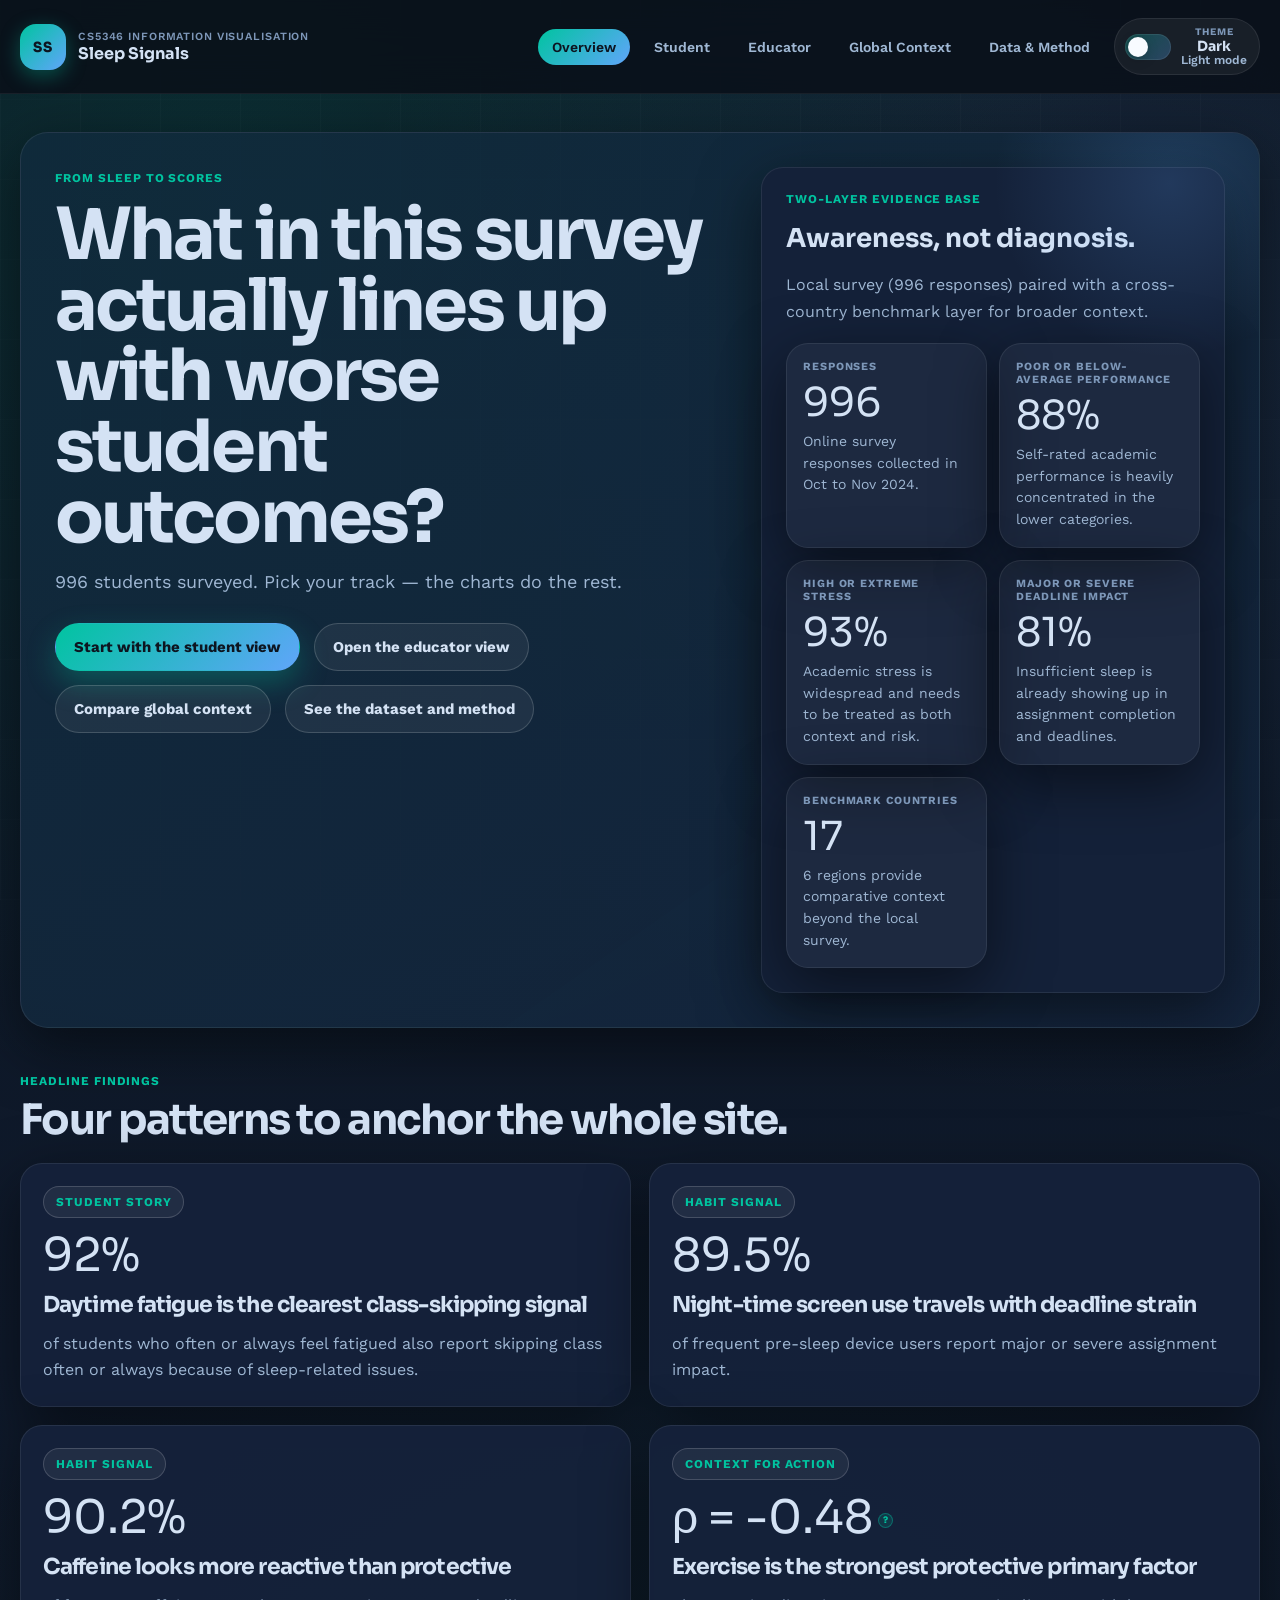
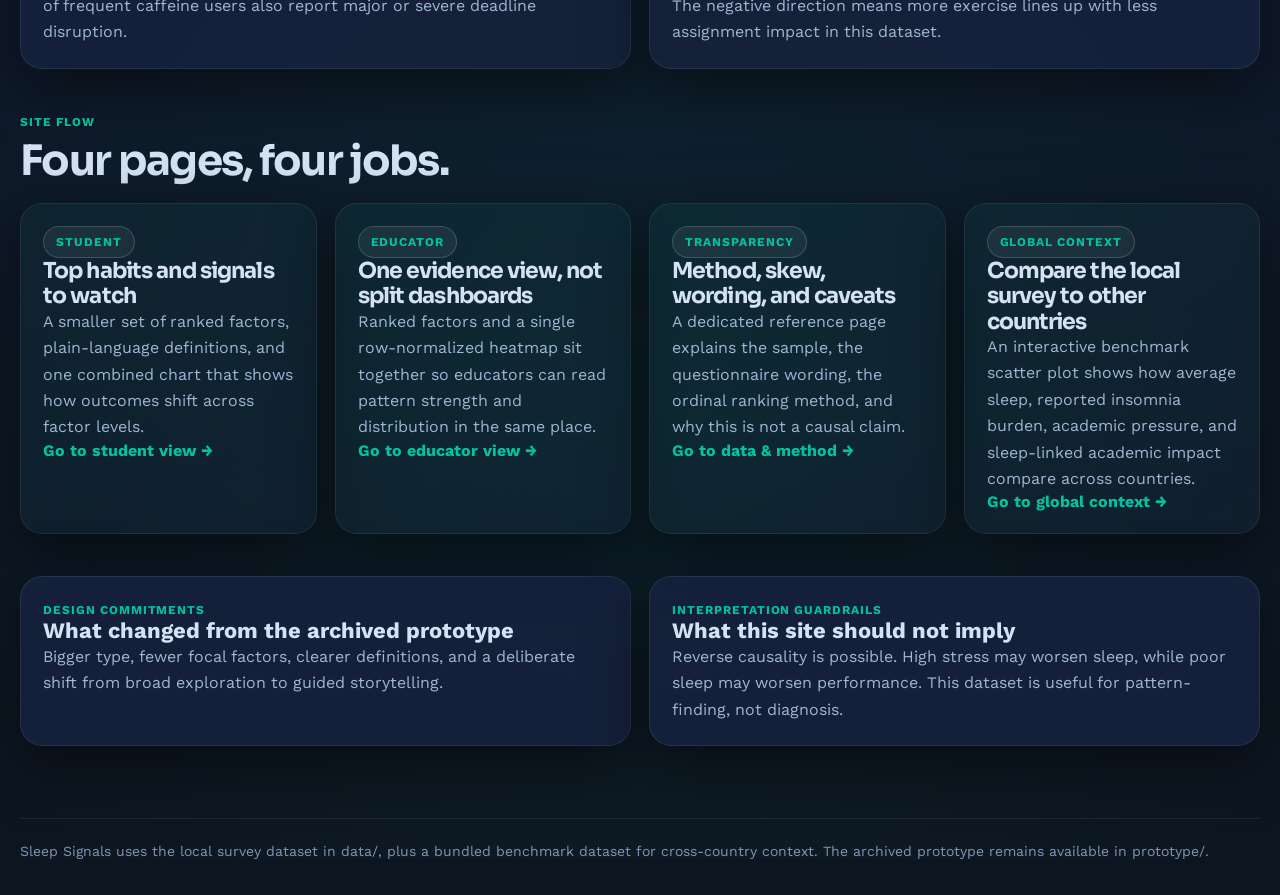
==== commit 2daa7a00: "style: reduce copy verbosity across all pages Shorten and simplify text throughout — trimmed hero pa" ====
--- a/index.html
+++ b/index.html
@@ -36,12 +36,10 @@
     <section class="hero fade-up">
       <div class="hero-grid">
         <div class="hero-copy">
-          <span class="eyebrow">From Sleep to Scores, redesigned as a guided story</span>
+          <span class="eyebrow">From Sleep to Scores</span>
           <h1>What in this survey actually lines up with worse student outcomes?</h1>
           <p>
-            This site now combines a 996-response local survey with a cross-country benchmark layer.
-            Students get the short version first. Educators get the evidence view, the ordinal logic,
-            and the broader context in one place.
+            996 students surveyed. Pick your track — the charts do the rest.
           </p>
           <div class="hero-actions">
             <a class="btn btn-primary" href="student.html">Start with the student view</a>
@@ -53,17 +51,14 @@
 
         <aside class="hero-card">
           <span class="section-kicker">Two-layer evidence base</span>
-          <h2>What the audience should know before any interaction.</h2>
+          <h2>Awareness, not diagnosis.</h2>
           <p>
-            The purpose here is early awareness, not diagnosis. The root story still comes from the local survey,
-            but the new benchmark layer helps position that survey against reported student-sleep patterns in other countries.
+            Local survey (996 responses) paired with a cross-country benchmark layer for broader context.
           </p>
           <div class="stat-grid" id="heroStats">
             <div class="loading-state">Loading survey profile…</div>
           </div>
-          <p class="hero-note">
-            The strongest story still comes from daytime strain and daily habits, but the new benchmark view widens the scope beyond one sample.
-          </p>
+
         </aside>
       </div>
     </section>
@@ -74,10 +69,6 @@
           <span class="section-kicker">Headline findings</span>
           <h2>Four patterns to anchor the whole site.</h2>
         </div>
-        <p>
-          These cards use the same survey that powers the charts below. They are intentionally direct so the audience
-          understands the main message before they start exploring.
-        </p>
       </div>
       <div class="finding-grid" id="findingGrid">
         <div class="loading-state">Loading findings…</div>
@@ -90,9 +81,6 @@
           <span class="section-kicker">Site flow</span>
           <h2>Four pages, four jobs.</h2>
         </div>
-        <p>
-          The redesign avoids the old “show everything at once” prototype. Each page now has one clear job so the story stays legible.
-        </p>
       </div>
       <div class="route-grid">
         <article class="route-card">
@@ -162,4 +150,4 @@
   <script src="assets/theme.js" defer></script>
   <script src="assets/index.js" defer></script>
 </body>
-</html>
+</html>
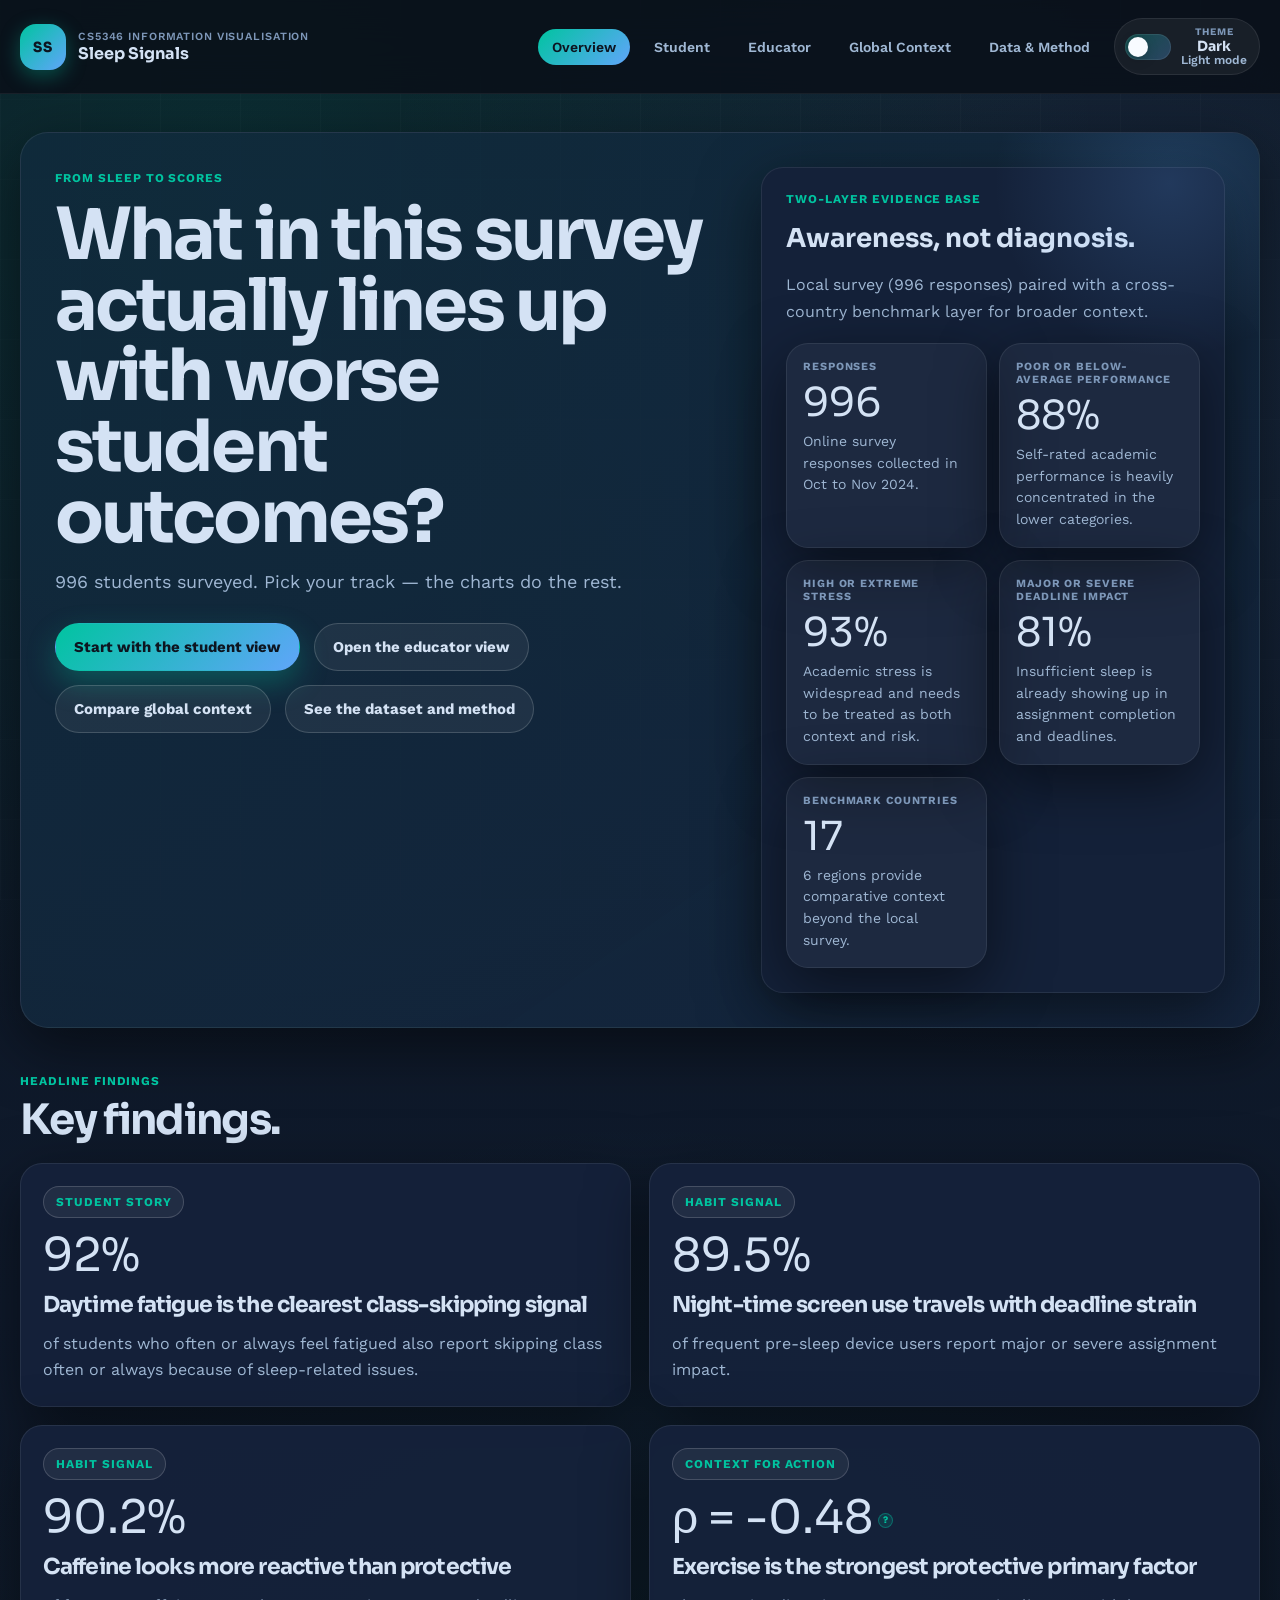
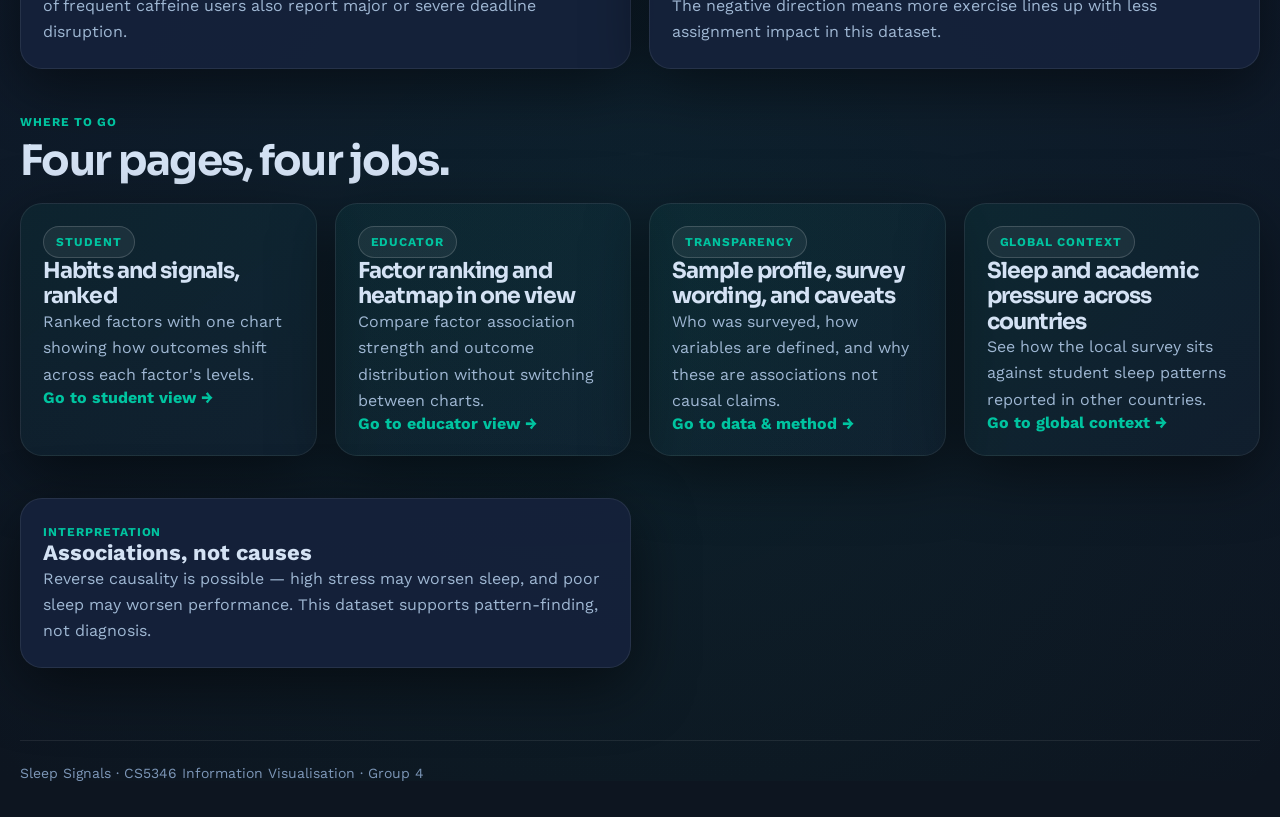
==== commit 5b0046af: "reduce number of text in landing page" ====
--- a/index.html
+++ b/index.html
@@ -67,7 +67,7 @@
       <div class="section-head">
         <div>
           <span class="section-kicker">Headline findings</span>
-          <h2>Four patterns to anchor the whole site.</h2>
+          <h2>Key findings.</h2>
         </div>
       </div>
       <div class="finding-grid" id="findingGrid">
@@ -78,40 +78,40 @@
     <section class="section fade-up">
       <div class="section-head">
         <div>
-          <span class="section-kicker">Site flow</span>
+          <span class="section-kicker">Where to go</span>
           <h2>Four pages, four jobs.</h2>
         </div>
       </div>
       <div class="route-grid">
         <article class="route-card">
           <span class="chip">Student</span>
-          <h3>Top habits and signals to watch</h3>
+          <h3>Habits and signals, ranked</h3>
           <p>
-            A smaller set of ranked factors, plain-language definitions, and one combined chart that shows how outcomes shift across factor levels.
+            Ranked factors with one chart showing how outcomes shift across each factor's levels.
           </p>
           <a class="route-link" href="student.html">Go to student view →</a>
         </article>
         <article class="route-card">
           <span class="chip">Educator</span>
-          <h3>One evidence view, not split dashboards</h3>
+          <h3>Factor ranking and heatmap in one view</h3>
           <p>
-            Ranked factors and a single row-normalized heatmap sit together so educators can read pattern strength and distribution in the same place.
+            Compare factor association strength and outcome distribution without switching between charts.
           </p>
           <a class="route-link" href="educator.html">Go to educator view →</a>
         </article>
         <article class="route-card">
           <span class="chip">Transparency</span>
-          <h3>Method, skew, wording, and caveats</h3>
+          <h3>Sample profile, survey wording, and caveats</h3>
           <p>
-            A dedicated reference page explains the sample, the questionnaire wording, the ordinal ranking method, and why this is not a causal claim.
+            Who was surveyed, how variables are defined, and why these are associations not causal claims.
           </p>
           <a class="route-link" href="method.html">Go to data &amp; method →</a>
         </article>
         <article class="route-card">
           <span class="chip">Global context</span>
-          <h3>Compare the local survey to other countries</h3>
+          <h3>Sleep and academic pressure across countries</h3>
           <p>
-            An interactive benchmark scatter plot shows how average sleep, reported insomnia burden, academic pressure, and sleep-linked academic impact compare across countries.
+            See how the local survey sits against student sleep patterns reported in other countries.
           </p>
           <a class="route-link" href="context.html">Go to global context →</a>
         </article>
@@ -121,17 +121,10 @@
     <section class="section fade-up">
       <div class="split-notes">
         <article class="note-card">
-          <span class="section-kicker">Design commitments</span>
-          <h3>What changed from the archived prototype</h3>
+          <span class="section-kicker">Interpretation</span>
+          <h3>Associations, not causes</h3>
           <p>
-            Bigger type, fewer focal factors, clearer definitions, and a deliberate shift from broad exploration to guided storytelling.
-          </p>
-        </article>
-        <article class="note-card">
-          <span class="section-kicker">Interpretation guardrails</span>
-          <h3>What this site should not imply</h3>
-          <p>
-            Reverse causality is possible. High stress may worsen sleep, while poor sleep may worsen performance. This dataset is useful for pattern-finding, not diagnosis.
+            Reverse causality is possible — high stress may worsen sleep, and poor sleep may worsen performance. This dataset supports pattern-finding, not diagnosis.
           </p>
         </article>
       </div>
@@ -139,7 +132,7 @@
   </main>
 
   <footer class="site-footer">
-    Sleep Signals uses the local survey dataset in <a href="data/Student%20Insomnia%20and%20Educational%20Outcomes%20Dataset_version-2.csv">data/</a>, plus a bundled benchmark dataset for cross-country context. The archived prototype remains available in <a href="prototype/index_v2.html">prototype/</a>.
+    Sleep Signals · CS5346 Information Visualisation · Group 4
   </footer>
 
   <script src="assets/vendor/d3.v7.min.js" defer></script>
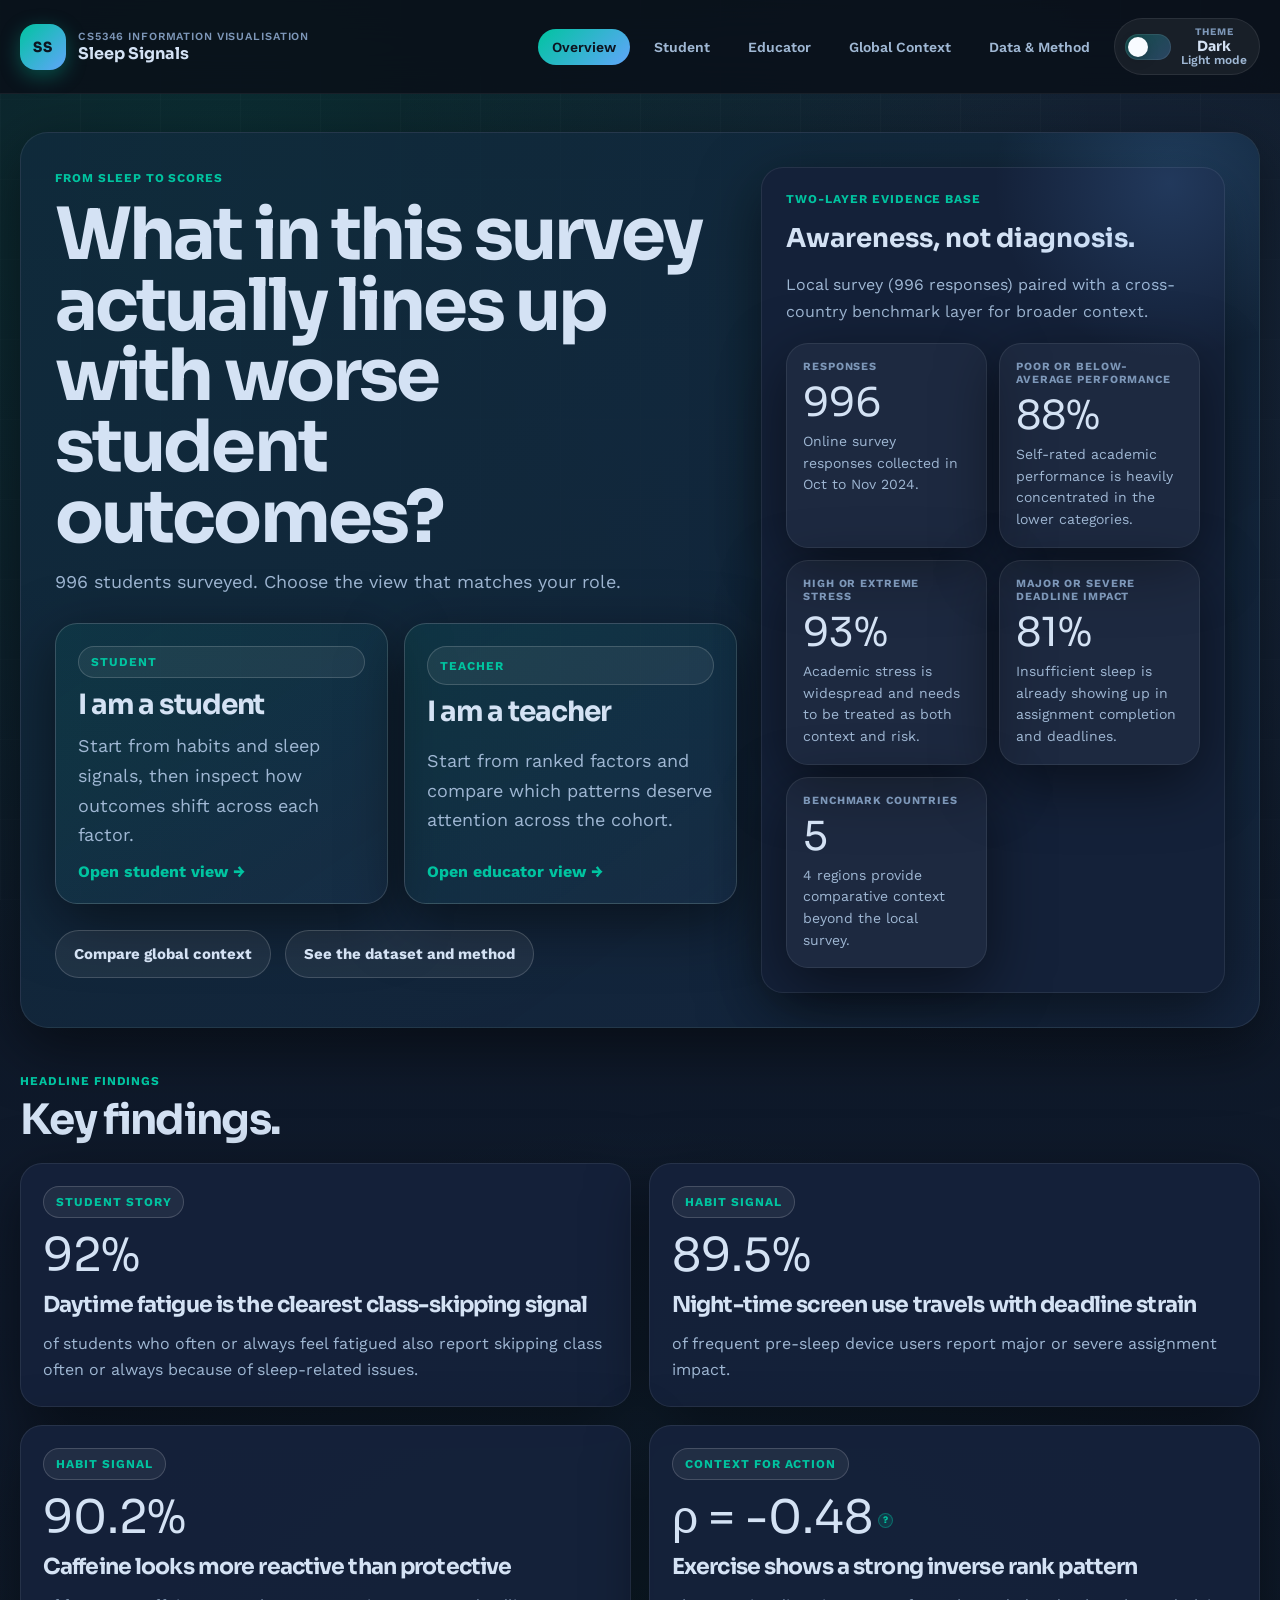
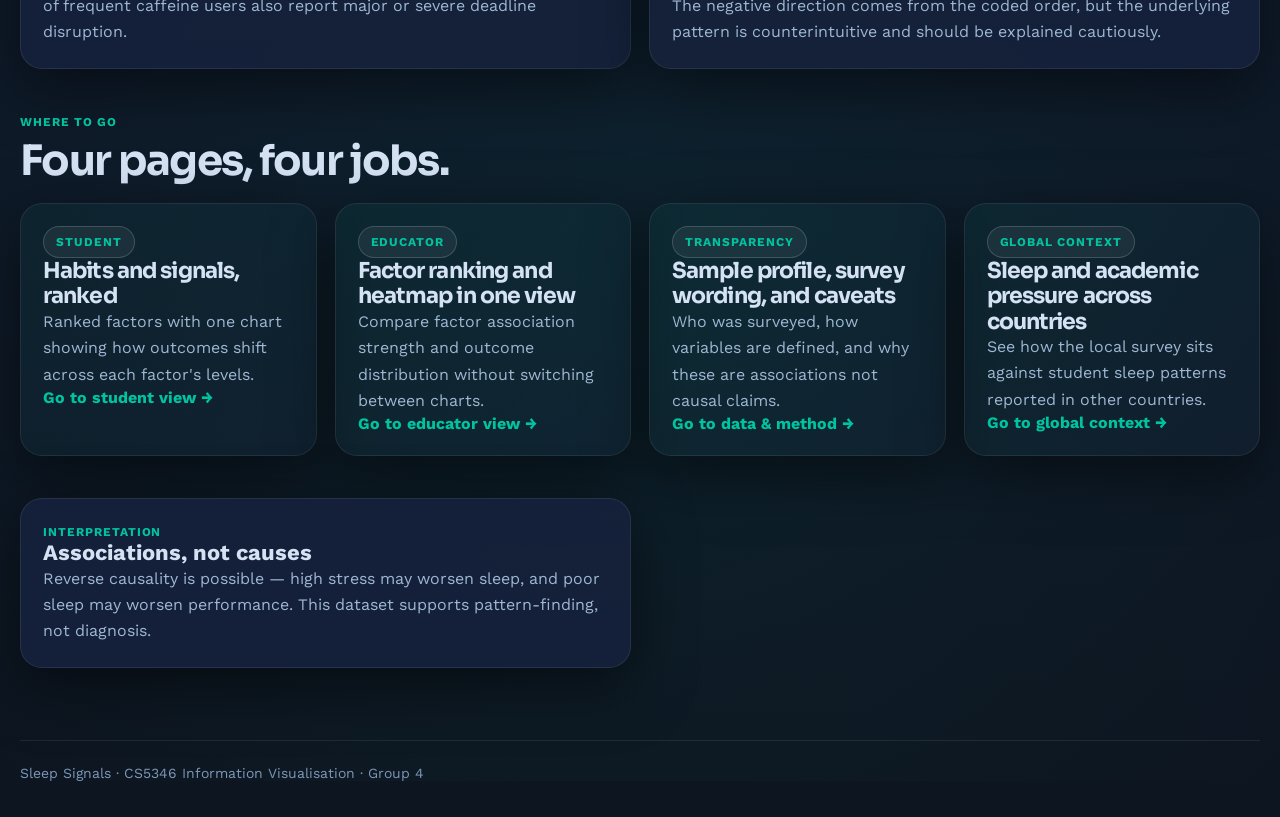
==== commit d1d30a59: "Modification according to feedback" ====
--- a/index.html
+++ b/index.html
@@ -39,11 +39,27 @@
           <span class="eyebrow">From Sleep to Scores</span>
           <h1>What in this survey actually lines up with worse student outcomes?</h1>
           <p>
-            996 students surveyed. Pick your track — the charts do the rest.
+            996 students surveyed. Choose the view that matches your role.
           </p>
+          <div class="audience-grid">
+            <a class="audience-card audience-card-student" href="student.html">
+              <span class="chip">Student</span>
+              <h3>I am a student</h3>
+              <p>
+                Start from habits and sleep signals, then inspect how outcomes shift across each factor.
+              </p>
+              <span class="audience-link">Open student view →</span>
+            </a>
+            <a class="audience-card audience-card-educator" href="educator.html">
+              <span class="chip">Teacher</span>
+              <h3>I am a teacher</h3>
+              <p>
+                Start from ranked factors and compare which patterns deserve attention across the cohort.
+              </p>
+              <span class="audience-link">Open educator view →</span>
+            </a>
+          </div>
           <div class="hero-actions">
-            <a class="btn btn-primary" href="student.html">Start with the student view</a>
-            <a class="btn btn-secondary" href="educator.html">Open the educator view</a>
             <a class="btn btn-secondary" href="context.html">Compare global context</a>
             <a class="btn btn-secondary" href="method.html">See the dataset and method</a>
           </div>
@@ -143,4 +159,4 @@
   <script src="assets/theme.js" defer></script>
   <script src="assets/index.js" defer></script>
 </body>
-</html>+</html>
--- a/assets/site.css
+++ b/assets/site.css
@@ -425,6 +425,52 @@
   margin-top: 26px;
 }
 
+.audience-grid {
+  display: grid;
+  grid-template-columns: repeat(2, minmax(0, 1fr));
+  gap: 16px;
+  margin-top: 26px;
+}
+
+.audience-card {
+  display: grid;
+  gap: 12px;
+  min-height: 210px;
+  padding: 22px;
+  border: 1px solid var(--surface-border-strong);
+  border-radius: var(--radius-lg);
+  background: linear-gradient(145deg, rgba(0, 196, 160, 0.09), rgba(96, 165, 250, 0.05));
+  box-shadow: var(--shadow);
+  transition: transform 160ms ease, border-color 160ms ease, background 160ms ease;
+}
+
+.audience-card:hover,
+.audience-card:focus-visible {
+  transform: translateY(-2px);
+  border-color: rgba(0, 196, 160, 0.4);
+  background: linear-gradient(145deg, rgba(0, 196, 160, 0.14), rgba(96, 165, 250, 0.07));
+}
+
+.audience-card h3 {
+  margin: 0;
+  font-family: var(--font-display);
+  font-size: 28px;
+  line-height: 1.05;
+  letter-spacing: -0.04em;
+}
+
+.audience-card p {
+  margin: 0;
+  color: var(--ink-soft);
+  line-height: 1.65;
+}
+
+.audience-link {
+  margin-top: auto;
+  color: var(--teal);
+  font-weight: 700;
+}
+
 .btn {
   display: inline-flex;
   align-items: center;
@@ -709,6 +755,83 @@
   border-color: transparent;
   background: linear-gradient(135deg, var(--teal), var(--sky));
   box-shadow: 0 10px 24px rgba(0, 196, 160, 0.18);
+}
+
+.view-toggle[disabled] {
+  opacity: 0.35;
+  cursor: not-allowed;
+  pointer-events: none;
+}
+
+.formula-tooltip-wrapper {
+  position: relative;
+  display: inline-flex;
+  align-items: center;
+  margin-left: 4px;
+}
+
+.formula-icon {
+  font-size: 12px;
+  color: var(--ink-soft);
+  cursor: help;
+  user-select: none;
+  border: 1px solid var(--border);
+  border-radius: 999px;
+  padding: 1px 8px;
+  transition: color 0.15s, border-color 0.15s;
+}
+
+.formula-tooltip-wrapper:hover .formula-icon {
+  color: var(--teal);
+  border-color: var(--teal);
+}
+
+.formula-tooltip {
+  display: none;
+  position: absolute;
+  bottom: calc(100% + 10px);
+  left: 0;
+  background: var(--surface0);
+  border: 1px solid var(--border);
+  border-radius: 10px;
+  padding: 14px 18px;
+  white-space: nowrap;
+  z-index: 200;
+  box-shadow: 0 8px 24px rgba(0,0,0,0.18);
+  align-items: center;
+  gap: 6px;
+  font-size: 13px;
+  color: var(--ink);
+}
+
+.formula-tooltip-wrapper:hover .formula-tooltip {
+  display: inline-flex;
+}
+
+.formula-label {
+  font-style: italic;
+  color: var(--ink-soft);
+}
+
+.formula-fraction {
+  display: inline-flex;
+  flex-direction: column;
+  align-items: center;
+  gap: 3px;
+  font-style: italic;
+}
+
+.formula-numerator {
+  border-bottom: 1.5px solid var(--ink-soft);
+  padding: 0 4px 3px;
+  font-size: 12px;
+  color: var(--ink);
+}
+
+.formula-denominator {
+  padding: 2px 4px 0;
+  font-size: 12px;
+  color: var(--ink-soft);
 }
 
 .legend-item {
@@ -935,21 +1058,30 @@
   margin-top: 18px;
 }
 
-.impact-bar {
-  position: relative;
+.impact-cells {
+  display: flex;
+  gap: 4px;
   flex: 1;
-  height: 10px;
-  border-radius: 999px;
+}
+
+.impact-cell {
+  flex: 1;
+  height: 8px;
+  border-radius: 3px;
   background: var(--surface-muted);
-  overflow: hidden;
-}
-
-.impact-fill {
-  position: absolute;
-  inset: 0 auto 0 0;
-  width: 0;
-  border-radius: 999px;
-  background: linear-gradient(90deg, var(--teal), var(--sky));
+  transition: background 0.2s;
+}
+
+.impact-cells--mild .impact-cell.filled {
+  background: var(--sky);
+}
+
+.impact-cells--moderate .impact-cell.filled {
+  background: var(--sky);
+}
+
+.impact-cells--strong .impact-cell.filled {
+  background: var(--sky);
 }
 
 .viz-layout {
@@ -1055,6 +1187,69 @@
   display: grid;
   gap: 14px;
   margin-top: 18px;
+}
+
+.context-ranking-grid {
+  display: grid;
+  grid-template-columns: repeat(auto-fit, minmax(220px, 1fr));
+  gap: 14px;
+  margin-top: 18px;
+}
+
+.context-rank-card {
+  width: 100%;
+  display: grid;
+  gap: 10px;
+  padding: 18px;
+  border: 1px solid var(--surface-border);
+  border-radius: var(--radius-md);
+  background: var(--surface-muted);
+  text-align: left;
+  cursor: pointer;
+  appearance: none;
+  transition: transform 160ms ease, border-color 160ms ease, background 160ms ease, box-shadow 160ms ease;
+}
+
+.context-rank-card:hover,
+.context-rank-card:focus-visible {
+  transform: translateY(-1px);
+  border-color: rgba(0, 196, 160, 0.24);
+  background: var(--surface-hover);
+}
+
+.context-rank-card.selected {
+  border-color: rgba(0, 196, 160, 0.38);
+  background: linear-gradient(145deg, rgba(0, 196, 160, 0.16), rgba(96, 165, 250, 0.08));
+  box-shadow: 0 0 0 1px rgba(0, 196, 160, 0.18);
+}
+
+.context-rank-topline {
+  display: flex;
+  justify-content: space-between;
+  gap: 12px;
+  align-items: center;
+}
+
+.context-rank-index {
+  color: var(--teal);
+  font-family: var(--font-display);
+  font-size: 13px;
+  font-weight: 800;
+  letter-spacing: 0.08em;
+  text-transform: uppercase;
+}
+
+.context-rank-country {
+  margin: 0;
+  font-family: var(--font-display);
+  font-size: 22px;
+  line-height: 1.1;
+}
+
+.context-rank-value {
+  font-family: var(--font-display);
+  font-size: clamp(28px, 4vw, 38px);
+  line-height: 1;
 }
 
 .bar-row {
@@ -1102,7 +1297,7 @@
   inset: 0 auto 0 0;
   width: 0;
   border-radius: 999px;
-  background: linear-gradient(90deg, var(--teal), var(--sky));
+  background: linear-gradient(90deg, #f59e0b, var(--teal));
 }
 
 .glossary-grid {
@@ -1295,6 +1490,7 @@
 
   .finding-grid,
   .route-grid,
+  .audience-grid,
   .insight-grid,
   .glossary-grid,
   .quadrant-grid {
@@ -1345,6 +1541,7 @@
   .controls-grid,
   .finding-grid,
   .route-grid,
+  .audience-grid,
   .insight-grid,
   .glossary-grid,
   .method-grid,
